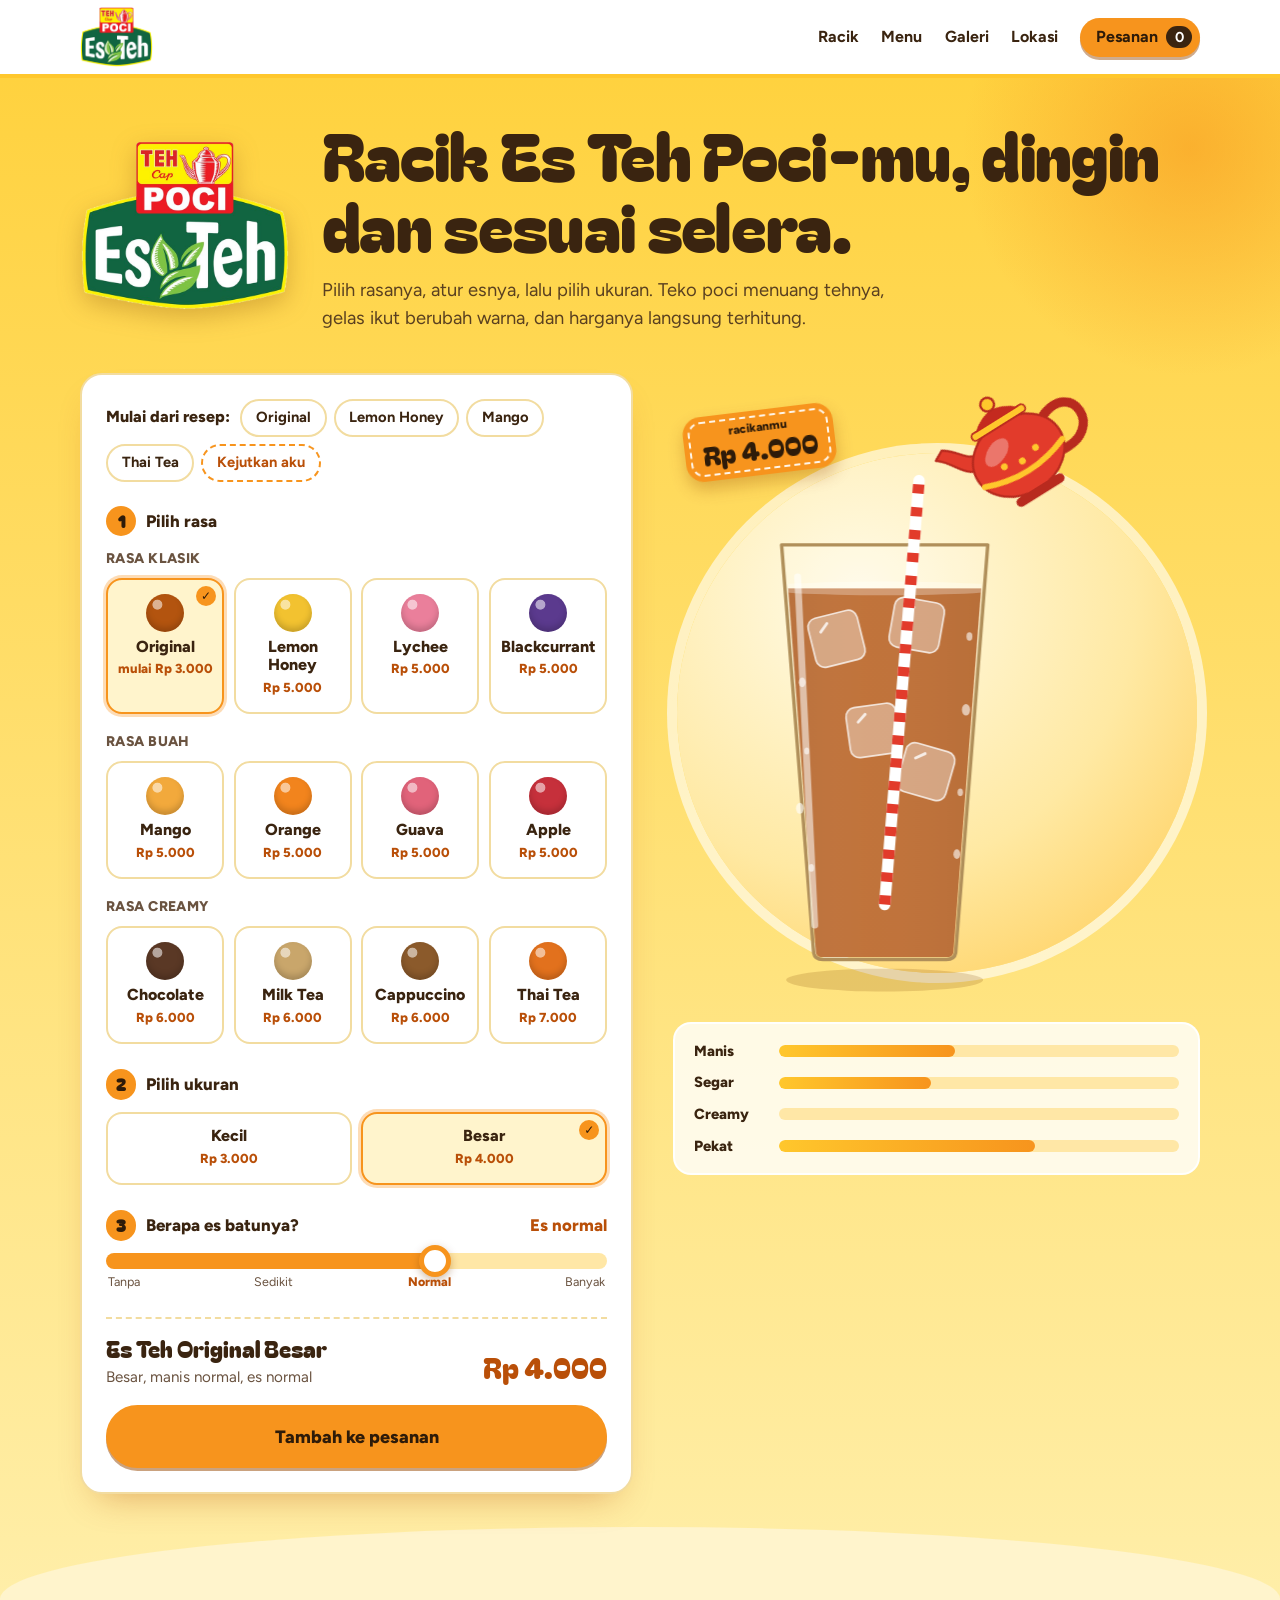
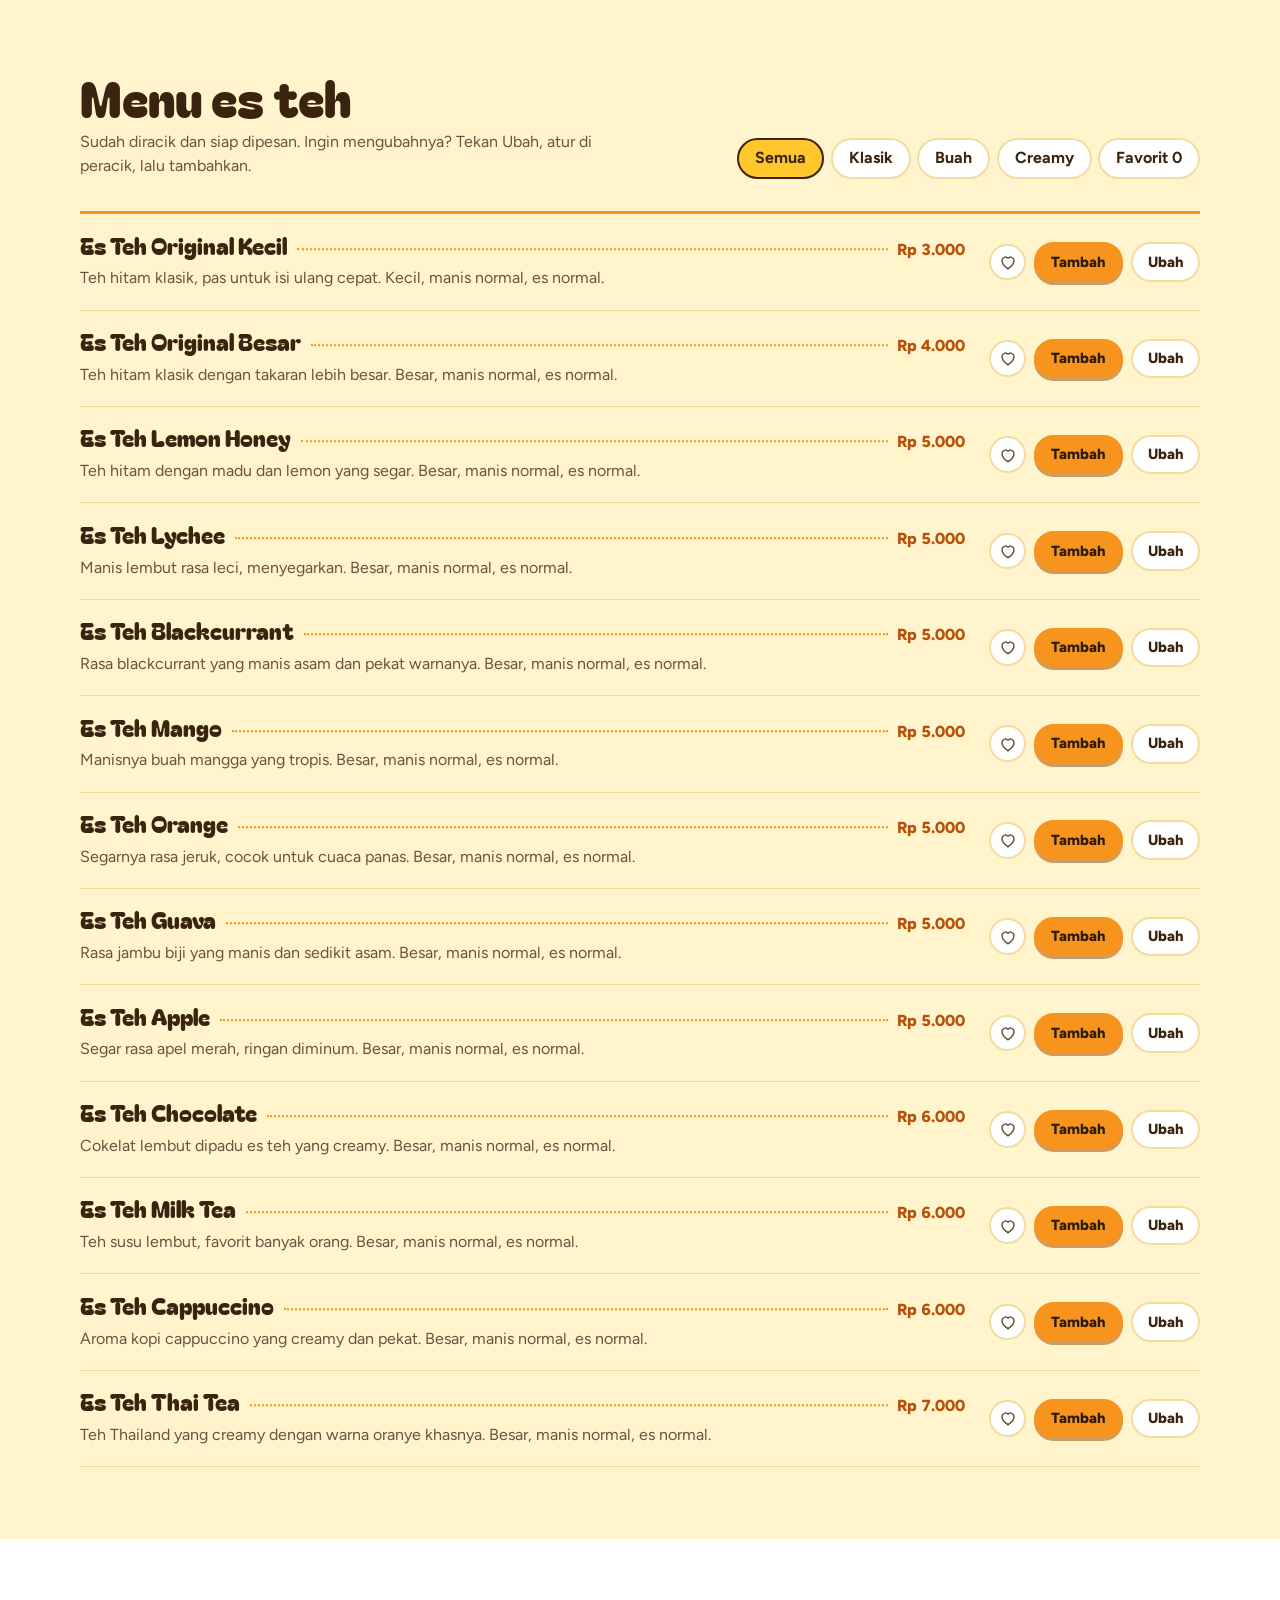
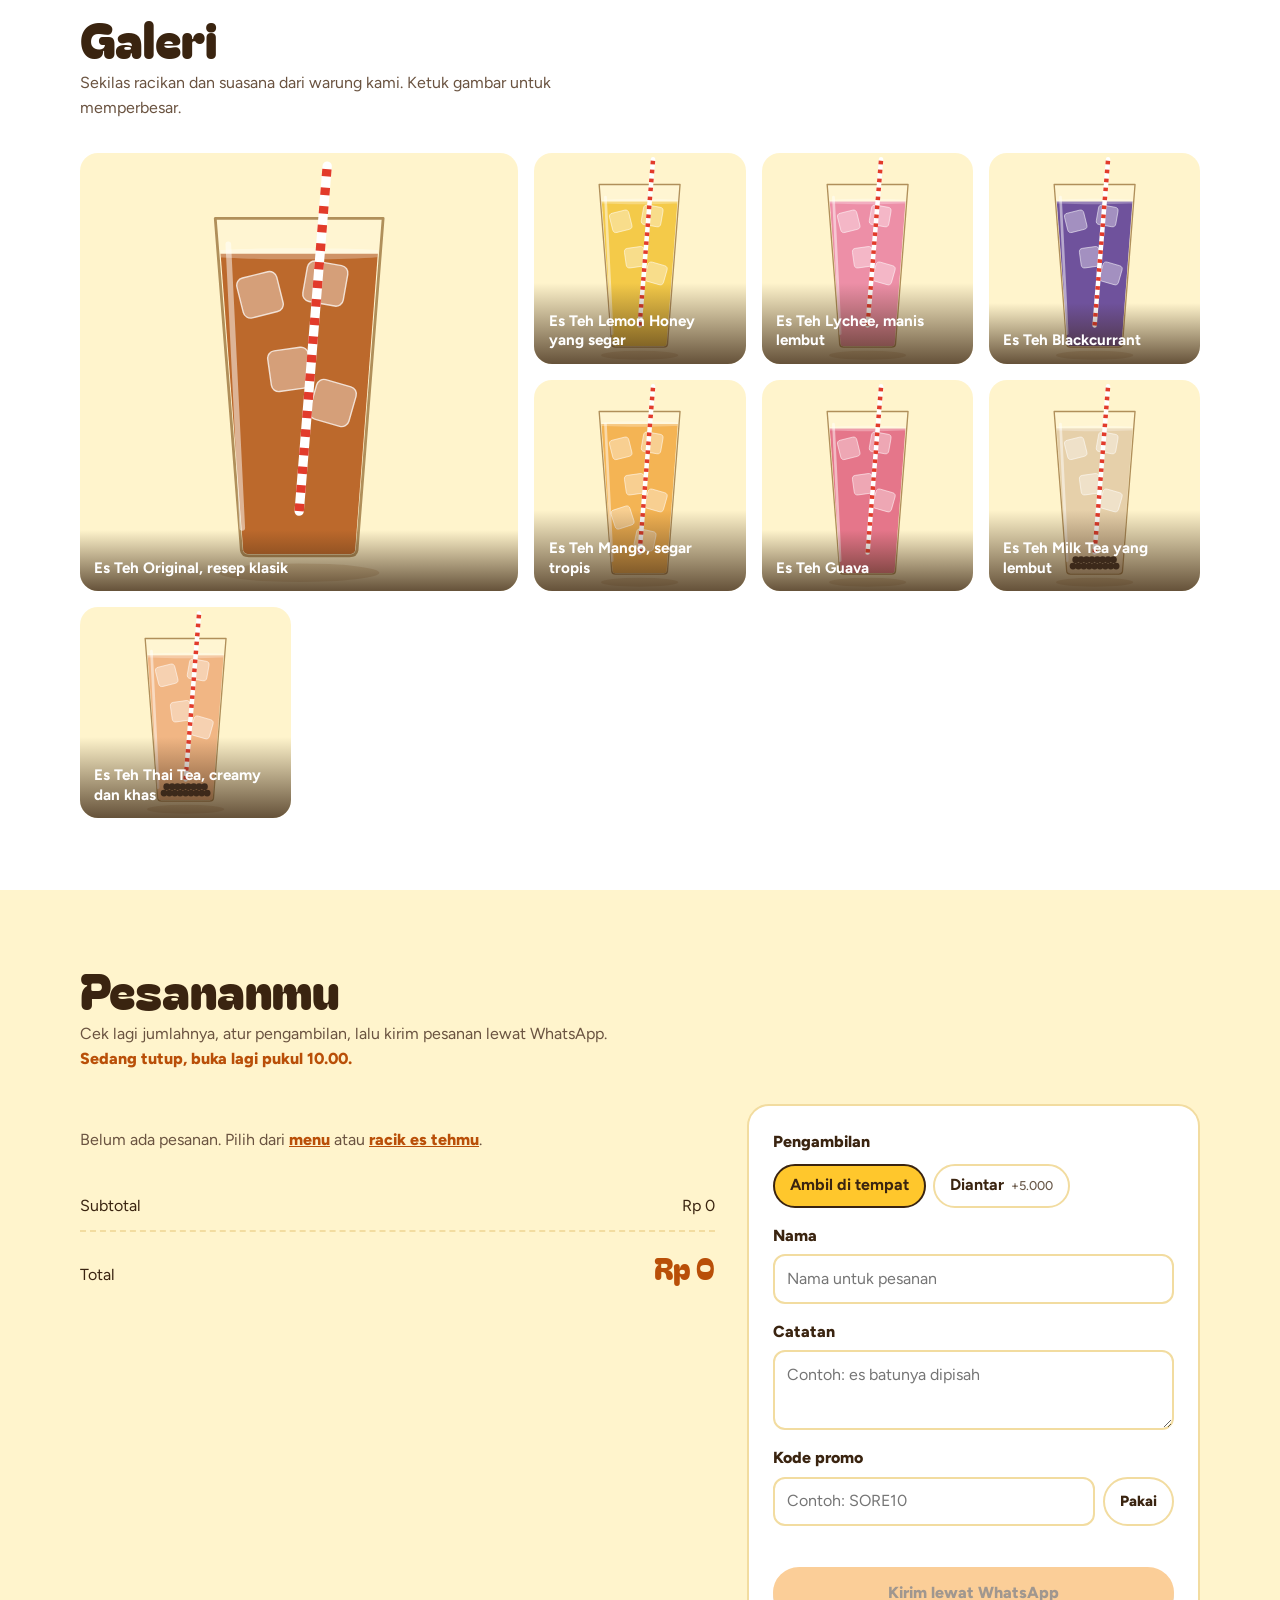
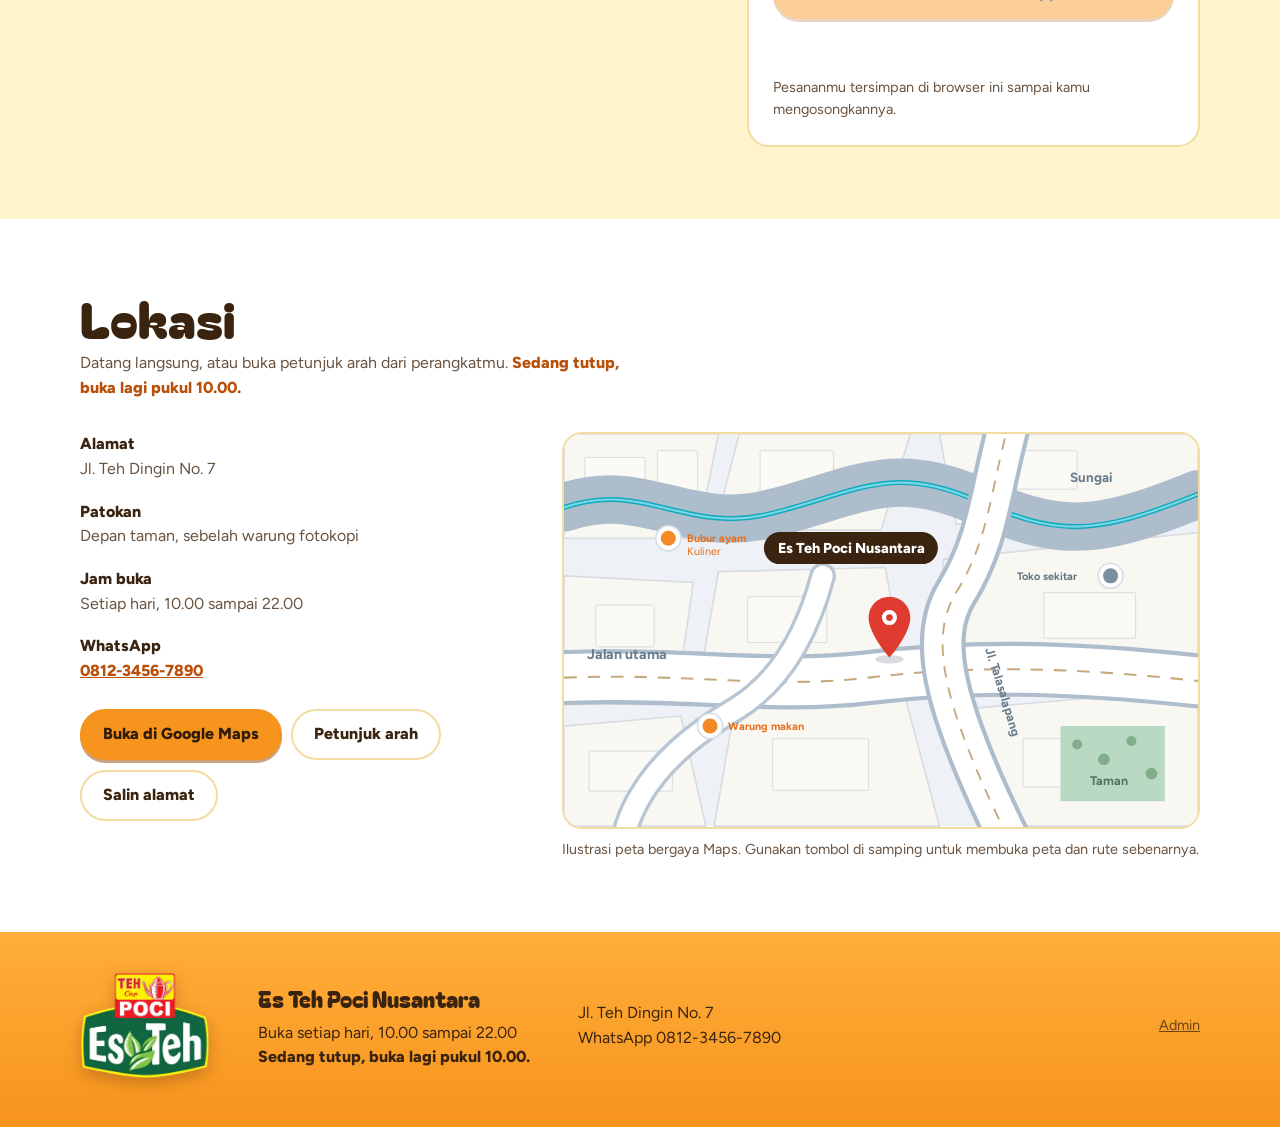
==== index.html @ 652ebdc2 "Web Teh Poci" ====
<!DOCTYPE html>
<html lang="id">
<head>
<meta charset="utf-8">
<meta name="viewport" content="width=device-width, initial-scale=1, viewport-fit=cover">
<meta name="color-scheme" content="light">
<meta name="theme-color" content="#FFC72C">
<title>Es Teh Poci Nusantara</title>
<link rel="icon" type="image/png" href="gambar/favicon.png">
<link rel="preconnect" href="https://fonts.googleapis.com">
<link rel="preconnect" href="https://fonts.gstatic.com" crossorigin>
<link href="https://fonts.googleapis.com/css2?family=Bagel+Fat+One&family=Figtree:wght@400;500;600;700;800&display=swap" rel="stylesheet">
<link rel="stylesheet" href="style.css">
<script src="jquery.min.js"></script>
<script src="jquery.js"></script>
</head>

<body>
<header class="site-header">
  <div class="wrap">
    <a class="brand" href="#atas">
      <img src="gambar/logo.png" width="600" height="490" alt="Logo Es Teh Poci, Teh Cap Poci">
      <span class="sr-only" data-shop-name>Es Teh Poci Nusantara</span>
    </a>
    <nav class="nav" aria-label="Navigasi utama">
      <a href="#racik">Racik</a>
      <a href="#menu">Menu</a>
      <a href="#galeri">Galeri</a>
      <a href="#lokasi">Lokasi</a>
      <a class="cart-link" href="#pesanan">Pesanan <span class="cart-count" id="cartCount">0</span></a>
    </nav>
  </div>
</header>

<main id="atas">
<!-- PERACIK -->
<section class="hero" id="racik">
  <div class="wrap">
    <div class="hero-head">
      <img class="hero-logo" src="gambar/logo.png" width="600" height="490" alt="">
      <div>
        <h1>Racik Es Teh <span class="nowrap">Poci-mu,</span> dingin dan sesuai selera.</h1>
        <p>Pilih rasanya, atur esnya, lalu pilih ukuran. Teko poci menuang tehnya, gelas ikut berubah warna, dan harganya langsung terhitung.</p>
      </div>
    </div>

    <div class="builder-grid">
      <div class="panel builder">
        <div class="presets" role="group" aria-label="Mulai dari resep siap pakai">
          <span class="presets-label">Mulai dari resep:</span>
          <button type="button" class="chip" data-flavor="original" data-size="besar">Original</button>
          <button type="button" class="chip" data-flavor="lemonhoney" data-size="besar">Lemon Honey</button>
          <button type="button" class="chip" data-flavor="mango" data-size="besar">Mango</button>
          <button type="button" class="chip" data-flavor="thaitea" data-size="besar">Thai Tea</button>
          <button type="button" class="chip chip-random" id="randomBtn">Kejutkan aku</button>
        </div>

        <!-- Langkah 1: rasa -->
        <div class="step" role="group" aria-labelledby="st1">
          <p class="step-title" id="st1"><span class="step-no">1</span>Pilih rasa</p>
          <div id="flavorGroups"><!-- diisi lewat script.js dari daftar FLAVORS, supaya kartu dan harga selalu cocok --></div>
        </div>

        <!-- Langkah 2: ukuran (hanya tampil untuk rasa yang punya dua ukuran, misalnya Original) -->
        <div class="step" id="sizeStep" role="group" aria-labelledby="st2">
          <p class="step-title" id="st2"><span class="step-no">2</span>Pilih ukuran</p>
          <div class="picks picks-2" id="sizePicks"></div>
        </div>

        <!-- Langkah 4: es batu -->
        <div class="step">
          <div class="step-title"><span class="step-no">3</span><label for="ice">Berapa es batunya?</label><output id="iceOut" for="ice"></output></div>
          <input class="range" type="range" id="ice" min="0" max="3" step="1" value="2">
          <div class="ticks" id="iceTicks" aria-hidden="true"><span>Tanpa</span><span>Sedikit</span><span>Normal</span><span>Banyak</span></div>
        </div>

        <div class="builder-foot" aria-live="polite">
          <div>
            <p class="sum-name" id="sumName"></p>
            <p class="sum-detail" id="sumDetail"></p>
          </div>
          <p class="sum-price" id="sumPrice"></p>
        </div>
        <button class="btn wide big" id="addBuilder" type="button">Tambah ke pesanan</button>
      </div>

      <div class="stage-col">
        <div class="stage" id="stage" data-size="reguler">
          <div class="price-sticker" id="priceSticker" aria-hidden="true"><small>racikanmu</small><b id="stickerPrice"></b></div>
          <svg viewBox="25 -80 360 550" role="img" aria-label="Gelas es teh dan teko poci yang berubah sesuai pilihanmu">
            <defs>
              <clipPath id="glassClip"><path d="M73 72 L247 72 L220 426 Q219 430 214 430 L106 430 Q101 430 100 426 Z"/></clipPath>
              <linearGradient id="shade" x1="0" x2="1" y1="0" y2="0">
                <stop offset="0" stop-color="#000" stop-opacity=".2"/>
                <stop offset=".45" stop-color="#fff" stop-opacity=".05"/>
                <stop offset="1" stop-color="#000" stop-opacity=".14"/>
              </linearGradient>
            </defs>

            <!-- aliran teh dari teko (di belakang gelas, jadi tertutup teh saat masuk) -->
            <path class="stream" id="stream" pathLength="100" d="M208 -2 C208 40 211 130 213 230"/>

            <g id="cupGroup">
              <ellipse class="cup-shadow" cx="160" cy="450" rx="86" ry="10"/>
              <g id="cupWobble">
                <g clip-path="url(#glassClip)">
                  <g class="fill-in">
                    <g id="level">
                      <rect id="tea" x="0" y="98" width="320" height="380" fill="#B3540F"/>
                      <rect id="milk" x="0" y="98" width="320" height="380" opacity="0"/>
                      <rect x="0" y="98" width="320" height="380" fill="url(#shade)"/>
                      <ellipse cx="160" cy="98" rx="110" ry="6" fill="#fff" fill-opacity=".28"/>
                    </g>
                  </g>
                  <g id="bubbles">
                    <circle class="bubble" cx="118" cy="420" r="3" style="--d:-0.5s;--t:5s"/>
                    <circle class="bubble" cx="140" cy="420" r="2.2" style="--d:-2.4s;--t:6s"/>
                    <circle class="bubble" cx="166" cy="420" r="3.4" style="--d:-1.2s;--t:4.6s"/>
                    <circle class="bubble" cx="188" cy="420" r="2.4" style="--d:-3.6s;--t:5.4s"/>
                    <circle class="bubble" cx="206" cy="420" r="3" style="--d:-0.2s;--t:6.2s"/>
                    <circle class="bubble" cx="152" cy="420" r="2" style="--d:-4.4s;--t:4.8s"/>
                    <circle class="bubble" cx="196" cy="420" r="2.6" style="--d:-2.9s;--t:5.8s"/>
                  </g>
                  <g id="boba" class="opt off"></g>
                  <g id="ices"></g>
                </g>

                <path class="glass-body" d="M70 70 L250 70 L222 426 Q221 432 214 432 L106 432 Q99 432 98 426 Z"/>
                <path d="M84 98 L99 402" stroke="#fff" stroke-opacity=".55" stroke-width="6" stroke-linecap="round" fill="none"/>
                <g id="drops"></g>

                <!-- sedotan -->
                <line x1="160" y1="384" x2="190" y2="14" stroke="#fff" stroke-width="10" stroke-linecap="round"/>
                <line x1="160" y1="384" x2="190" y2="14" stroke="#E23B2B" stroke-width="10" stroke-dasharray="8 12"/>

                <!-- lemon -->
                <g transform="translate(240 80) rotate(-18)">
                  <g id="lemon" class="opt off">
                    <circle r="31" fill="#EFB812"/>
                    <circle r="27" fill="#FFF3B8"/>
                    <circle r="23" fill="#F7D34C"/>
                    <g stroke="#FFF3B8" stroke-width="2.5" stroke-linecap="round">
                      <path d="M0 0V-23M0 0L16 -16M0 0H23M0 0L16 16M0 0V23M0 0L-16 16M0 0H-23M0 0L-16 -16"/>
                    </g>
                  </g>
                </g>

                <!-- mint -->
                <g transform="translate(98 66)">
                  <g id="mint" class="opt off">
                    <g fill="#3A9A5B" stroke="#25703F" stroke-width="1.5">
                      <ellipse cx="-10" cy="-14" rx="10" ry="19" transform="rotate(-38 -10 -14)"/>
                      <ellipse cx="6" cy="-20" rx="10" ry="19" transform="rotate(8 6 -20)"/>
                      <ellipse cx="20" cy="-8" rx="9" ry="17" transform="rotate(48 20 -8)"/>
                    </g>
                  </g>
                </g>
              </g>
            </g>

            <!-- teko poci -->
            <g transform="translate(276 -10)">
              <g class="pot" id="pot">
                <rect x="-80" y="-62" width="160" height="124" fill="none"/>
                <path d="M36 -16 C74 -32 78 24 34 18" fill="none" stroke="#B82A1E" stroke-width="8" stroke-linecap="round"/>
                <path d="M-34 -4 C-50 -6 -52 -24 -64 -32 L-55 -37 C-43 -30 -40 -16 -30 -18 Z" fill="#E23B2B" stroke="#B82A1E" stroke-width="2" stroke-linejoin="round"/>
                <ellipse cx="0" cy="2" rx="42" ry="34" fill="#E23B2B" stroke="#B82A1E" stroke-width="2"/>
                <ellipse cx="-15" cy="-10" rx="14" ry="8" fill="#fff" fill-opacity=".3" transform="rotate(-25 -15 -10)"/>
                <path d="M-40 10 Q0 26 40 10" fill="none" stroke="#FFC72C" stroke-width="5" stroke-linecap="round"/>
                <g fill="#FFC72C"><circle cx="-16" cy="4" r="3"/><circle cx="0" cy="8" r="3"/><circle cx="16" cy="4" r="3"/></g>
                <rect x="-27" y="-35" width="54" height="7" rx="3.5" fill="#FFC72C" stroke="#B82A1E" stroke-width="1.5"/>
                <path d="M-22 -34 Q0 -54 22 -34 Z" fill="#C42A1F"/>
                <circle cx="0" cy="-50" r="6" fill="#FFC72C" stroke="#B82A1E" stroke-width="2"/>
                <rect x="-24" y="34" width="48" height="8" rx="4" fill="#B82A1E"/>
              </g>
            </g>
          </svg>
        </div>

        <div class="meters" role="group" aria-label="Rasa racikanmu">
          <div class="meter"><span class="meter-name">Manis</span><span class="bar" role="meter" aria-label="Manis" aria-valuemin="0" aria-valuemax="100" data-meter="manis"></span></div>
          <div class="meter"><span class="meter-name">Segar</span><span class="bar" role="meter" aria-label="Segar" aria-valuemin="0" aria-valuemax="100" data-meter="segar"></span></div>
          <div class="meter"><span class="meter-name">Creamy</span><span class="bar" role="meter" aria-label="Creamy" aria-valuemin="0" aria-valuemax="100" data-meter="creamy"></span></div>
          <div class="meter"><span class="meter-name">Pekat</span><span class="bar" role="meter" aria-label="Pekat" aria-valuemin="0" aria-valuemax="100" data-meter="pekat"></span></div>
        </div>
      </div>
    </div>
  </div>
</section>

<!-- MENU -->
<section class="section band" id="menu">
  <div class="wrap">
    <div class="section-head">
      <div>
        <h2>Menu es teh</h2>
        <p>Sudah diracik dan siap dipesan. Ingin mengubahnya? Tekan Ubah, atur di peracik, lalu tambahkan.</p>
      </div>
      <div class="filters" role="group" aria-label="Filter menu">
        <button type="button" data-filter="semua" aria-pressed="true">Semua</button>
        <button type="button" data-filter="klasik" aria-pressed="false">Klasik</button>
        <button type="button" data-filter="buah" aria-pressed="false">Buah</button>
        <button type="button" data-filter="creamy" aria-pressed="false">Creamy</button>
        <button type="button" data-filter="favorit" aria-pressed="false">Favorit <span id="favCount">0</span></button>
      </div>
    </div>
    <ul class="menu-list" id="menuList"></ul>
    <p class="empty" id="menuEmpty" hidden>Belum ada favorit. Tekan ikon hati di menu untuk menyimpannya.</p>
  </div>
</section>

<!-- GALERI -->
<section class="section" id="galeri">
  <div class="wrap">
    <div class="section-head">
      <div>
        <h2>Galeri</h2>
        <p>Sekilas racikan dan suasana dari warung kami. Ketuk gambar untuk memperbesar.</p>
      </div>
    </div>
    <div class="gallery" id="gallery"></div>
    <p class="empty" id="galleryEmpty" hidden>Belum ada foto.</p>
  </div>
</section>

<!-- PESANAN -->
<section class="section band" id="pesanan">
  <div class="wrap">
    <div class="section-head">
      <div>
        <h2>Pesananmu</h2>
        <p>Cek lagi jumlahnya, atur pengambilan, lalu kirim pesanan lewat WhatsApp. <span class="status" data-status></span></p>
      </div>
    </div>
    <div class="order">
      <div>
        <ul class="cart-list" id="cartList"></ul>
        <div class="empty" id="cartEmpty">Belum ada pesanan. Pilih dari <a href="#menu">menu</a> atau <a href="#racik">racik es tehmu</a>.</div>
        <div class="totals" aria-live="polite">
          <div><span>Subtotal</span><span id="subTotal">Rp 0</span></div>
          <div class="disc" id="discRow" hidden><span id="discLabel">Diskon</span><span id="discAmt"></span></div>
          <div id="feeRow" hidden><span>Ongkos antar</span><span id="feeAmt"></span></div>
          <div class="grand"><span>Total</span><strong id="cartTotal">Rp 0</strong></div>
        </div>
        <button class="btn ghost small clear-btn" id="clearCart" type="button" hidden>Kosongkan pesanan</button>
      </div>

      <div class="panel checkout">
        <fieldset class="seg">
          <legend>Pengambilan</legend>
          <div class="seg-opts">
            <label><input type="radio" name="method" value="ambil" checked><span>Ambil di tempat</span></label>
            <label><input type="radio" name="method" value="antar"><span>Diantar <small id="feeHint"></small></span></label>
          </div>
        </fieldset>
        <label>Nama
          <input type="text" id="custName" autocomplete="name" placeholder="Nama untuk pesanan">
        </label>
        <label id="addrLabel" hidden>Alamat pengantaran
          <textarea id="custAddr" autocomplete="street-address" placeholder="Jalan, nomor, patokan"></textarea>
        </label>
        <label>Catatan
          <textarea id="custNote" placeholder="Contoh: es batunya dipisah"></textarea>
        </label>
        <div>
          <label for="promoInput">Kode promo</label>
          <div class="promo">
            <input type="text" id="promoInput" placeholder="Contoh: SORE10" autocomplete="off" autocapitalize="characters">
            <button type="button" class="btn ghost small" id="promoBtn">Pakai</button>
          </div>
          <p class="msg" id="promoMsg"></p>
        </div>
        <a class="btn wide" id="waLink" href="#pesanan" target="_blank" rel="noopener" aria-disabled="true">Kirim lewat WhatsApp</a>
        <p class="msg" id="orderMsg"></p>
        <p class="hint">Pesananmu tersimpan di browser ini sampai kamu mengosongkannya.</p>
      </div>
    </div>
  </div>
</section>

<!-- LOKASI -->
<section class="section" id="lokasi">
  <div class="wrap">
    <div class="section-head">
      <div>
        <h2>Lokasi</h2>
        <p>Datang langsung, atau buka petunjuk arah dari perangkatmu. <span class="status" data-status></span></p>
      </div>
    </div>
    <div class="loc">
      <div>
        <dl>
          <div><dt>Alamat</dt><dd id="locAddr"></dd></div>
          <div id="locLandmarkRow"><dt>Patokan</dt><dd id="locLandmark"></dd></div>
          <div><dt>Jam buka</dt><dd id="locHours"></dd></div>
          <div><dt>WhatsApp</dt><dd><a id="locWa" href="#lokasi" target="_blank" rel="noopener"></a></dd></div>
        </dl>
        <div class="loc-actions">
          <a class="btn" id="mapLink" href="#lokasi" target="_blank" rel="noopener">Buka di Google Maps</a>
          <a class="btn ghost" id="dirLink" href="#lokasi" target="_blank" rel="noopener">Petunjuk arah</a>
          <button class="btn ghost" id="copyAddr" type="button">Salin alamat</button>
        </div>
      </div>
      <div>
        <div class="map">
          <svg viewBox="0 0 760 470" role="img" aria-label="Peta ilustrasi bergaya Google Maps dengan jalan, sungai, tempat sekitar, dan penanda lokasi toko">
  <rect width="760" height="470" fill="#eef1f5"/>

  <!-- Blok bangunan / lahan -->
  <g fill="#f8f7f2" stroke="#d9dce2" stroke-width="2">
    <path d="M0 0H185L160 125H0Z"/>
    <path d="M210 0H415L380 115H180Z"/>
    <path d="M450 0H760V92L470 108Z"/>
    <path d="M0 170L155 178L135 315H0Z"/>
    <path d="M185 165L385 160L410 300L160 310Z"/>
    <path d="M455 150L760 118V285L445 300Z"/>
    <path d="M0 350L140 338L170 470H0Z"/>
    <path d="M205 325L410 320L450 470H180Z"/>
    <path d="M475 330L760 305V470H500Z"/>
  </g>

  <!-- Detail bangunan kecil -->
  <g fill="#fbfaf6" stroke="#dedfe3" stroke-width="1.5" opacity=".95">
    <rect x="25" y="28" width="72" height="48" rx="2"/>
    <rect x="112" y="20" width="48" height="72" rx="2"/>
    <rect x="235" y="20" width="88" height="52" rx="2"/>
    <rect x="520" y="20" width="95" height="46" rx="2"/>
    <rect x="575" y="190" width="110" height="55" rx="2"/>
    <rect x="38" y="205" width="70" height="50" rx="2"/>
    <rect x="220" y="195" width="95" height="55" rx="2"/>
    <rect x="30" y="380" width="100" height="48" rx="2"/>
    <rect x="250" y="365" width="115" height="62" rx="2"/>
    <rect x="550" y="365" width="120" height="58" rx="2"/>
  </g>

  <!-- Sungai -->
  <path d="M0 88 C95 55 145 120 245 96 S390 35 490 78 S630 125 760 72"
        fill="none" stroke="#aebdcc" stroke-width="58" stroke-linecap="round"/>
  <path d="M0 88 C95 55 145 120 245 96 S390 35 490 78 S630 125 760 72"
        fill="none" stroke="#11a9bd" stroke-width="6" stroke-linecap="round"/>
  <path d="M0 88 C95 55 145 120 245 96 S390 35 490 78 S630 125 760 72"
        fill="none" stroke="#79d8e2" stroke-width="2.5" stroke-linecap="round"/>

  <!-- Jalan utama horizontal -->
  <path d="M0 292 C145 286 250 306 365 292 S595 278 760 296"
        fill="none" stroke="#aebdcc" stroke-width="66" stroke-linecap="round"/>
  <path d="M0 292 C145 286 250 306 365 292 S595 278 760 296"
        fill="none" stroke="#ffffff" stroke-width="56" stroke-linecap="round"/>
  <path d="M0 292 C145 286 250 306 365 292 S595 278 760 296"
        fill="none" stroke="#c6a97d" stroke-width="2.5" stroke-dasharray="15 13"/>

  <!-- Jalan diagonal -->
  <path d="M535 -20 C510 70 510 125 470 190 C438 242 450 318 535 490"
        fill="none" stroke="#aebdcc" stroke-width="55" stroke-linecap="round"/>
  <path d="M535 -20 C510 70 510 125 470 190 C438 242 450 318 535 490"
        fill="none" stroke="#ffffff" stroke-width="45" stroke-linecap="round"/>
  <path d="M535 -20 C510 70 510 125 470 190 C438 242 450 318 535 490"
        fill="none" stroke="#c6a97d" stroke-width="2.2" stroke-dasharray="14 12"/>

  <!-- Jalan kecil -->
  <path d="M75 470 C95 410 145 365 205 330 C255 300 290 245 310 170"
        fill="none" stroke="#b8c5d2" stroke-width="32" stroke-linecap="round"/>
  <path d="M75 470 C95 410 145 365 205 330 C255 300 290 245 310 170"
        fill="none" stroke="#fff" stroke-width="24" stroke-linecap="round"/>

  <!-- Label jalan dan sungai -->
  <g font-family="Figtree, Arial, sans-serif" fill="#687b8a">
    <text x="28" y="270" font-size="17" font-weight="700">Jalan utama</text>
    <text x="606" y="58" font-size="16" font-weight="700">Sungai</text>
    <text x="505" y="258" font-size="15" font-weight="700" transform="rotate(73 505 258)">Jl. Talasalapang</text>
  </g>

  <!-- Taman -->
  <path d="M595 350h125v90H595z" rx="8" fill="#b9d9c2"/>
  <g fill="#6f9f78" opacity=".75">
    <circle cx="615" cy="372" r="6"/><circle cx="647" cy="390" r="7"/>
    <circle cx="680" cy="368" r="6"/><circle cx="704" cy="407" r="7"/>
  </g>
  <text x="630" y="421" font-family="Figtree, Arial, sans-serif" font-size="15" fill="#55745d" font-weight="700">Taman</text>

  <!-- POI makanan sekitar -->
  <g font-family="Figtree, Arial, sans-serif" font-size="13">
    <g transform="translate(125 125)">
      <circle r="15" fill="#fff" stroke="#d9dfe5" stroke-width="2"/>
      <circle r="9" fill="#f28b25"/>
      <text x="22" y="5" fill="#e66f1c" font-weight="700">Bubur ayam</text>
      <text x="22" y="20" fill="#e66f1c">Kuliner</text>
    </g>
    <g transform="translate(655 170)">
      <circle r="15" fill="#fff" stroke="#d9dfe5" stroke-width="2"/>
      <circle r="9" fill="#7d8f9c"/>
      <text x="-112" y="5" fill="#667784" font-weight="700">Toko sekitar</text>
    </g>
    <g transform="translate(175 350)">
      <circle r="15" fill="#fff" stroke="#d9dfe5" stroke-width="2"/>
      <circle r="9" fill="#f28b25"/>
      <text x="22" y="5" fill="#e66f1c" font-weight="700">Warung makan</text>
    </g>
  </g>

  <!-- Pin lokasi toko -->
  <ellipse cx="390" cy="270" rx="17" ry="5" fill="#4f5b65" opacity=".22"/>
  <path d="M390 268 C390 268 365 240 365 220 A25 25 0 0 1 415 220 C415 240 390 268 390 268Z"
        fill="#df3b30"/>
  <circle cx="390" cy="220" r="9" fill="#fff"/>
  <circle cx="390" cy="220" r="4" fill="#df3b30"/>
</svg>
          <div class="map-label" data-shop-name>Es Teh Poci Nusantara</div>
        </div>
        <p class="map-note">Ilustrasi peta bergaya Maps. Gunakan tombol di samping untuk membuka peta dan rute sebenarnya.</p>
      </div>
    </div>
  </div>
</section>
</main>

<!-- HALAMAN ADMIN (buka lewat alamat #admin) -->
<div id="adminView" class="admin">
  <div class="wrap">
    <div id="adminGate" class="panel gate">
      <h1>Masuk admin</h1>
      <label class="lbl">PIN
        <input class="ctl" type="password" id="pinInput" inputmode="numeric" autocomplete="off" maxlength="8">
      </label>
      <button class="btn" id="pinBtn" type="button">Masuk</button>
      <p class="msg" id="pinMsg"></p>
      <p class="hint" id="pinHint">PIN awal adalah 1234. Ganti setelah masuk, di tab Data.</p>
    </div>

    <div id="adminApp" hidden>
      <div class="admin-head">
        <h1>Admin</h1>
        <div class="admin-actions">
          <a class="btn ghost small" href="#racik">Lihat situs</a>
          <button class="btn ghost small" id="logoutBtn" type="button">Keluar</button>
        </div>
      </div>

      <div class="tabs" role="tablist" aria-label="Bagian admin">
        <button type="button" role="tab" id="tabbtn-toko" aria-controls="tab-toko" data-tab="toko">Toko</button>
        <button type="button" role="tab" id="tabbtn-menu" aria-controls="tab-menu" data-tab="menu">Menu dan harga</button>
        <button type="button" role="tab" id="tabbtn-promo" aria-controls="tab-promo" data-tab="promo">Promo</button>
        <button type="button" role="tab" id="tabbtn-galeri" aria-controls="tab-galeri" data-tab="galeri">Galeri</button>
        <button type="button" role="tab" id="tabbtn-data" aria-controls="tab-data" data-tab="data">Data</button>
      </div>

      <div class="panel admin-panel">
        <!-- TOKO -->
        <section role="tabpanel" id="tab-toko" aria-labelledby="tabbtn-toko" hidden>
          <div class="form-grid">
            <label class="lbl">Nama toko<input class="ctl" id="fName" type="text" maxlength="40"></label>
            <label class="lbl">Nomor WhatsApp<input class="ctl" id="fWa" type="tel" inputmode="tel" placeholder="0812xxxxxxxx"></label>
            <label class="lbl wide">Alamat<input class="ctl" id="fAddr" type="text" maxlength="120"></label>
            <label class="lbl wide">Patokan (boleh kosong)<input class="ctl" id="fLandmark" type="text" maxlength="120"></label>
            <label class="lbl">Jam buka (0 sampai 23)<input class="ctl" id="fOpen" type="number" min="0" max="23"></label>
            <label class="lbl">Jam tutup (1 sampai 24)<input class="ctl" id="fClose" type="number" min="1" max="24"></label>
            <label class="lbl">Ongkos antar (Rp)<input class="ctl" id="fFee" type="number" min="0" step="500"></label>
          </div>
          <div class="save-row"><button class="btn" id="saveShop" type="button">Simpan</button><p class="msg" id="msgShop"></p></div>
        </section>

        <!-- MENU DAN HARGA -->
        <section role="tabpanel" id="tab-menu" aria-labelledby="tabbtn-menu" hidden>
          <h2 class="adm-h">Harga per rasa</h2>
          <p class="hint">Satu kolom untuk setiap baris menu. Harga antara Rp 500 dan Rp 200.000.</p>
          <div class="form-grid" id="priceGrid"><!-- diisi lewat script.js, satu kolom untuk setiap baris di MENU --></div>
          <h2 class="adm-h">Ketersediaan menu</h2>
          <p class="hint">Hilangkan centang untuk menandai menu yang sedang habis.</p>
          <ul class="avail-list" id="availList"></ul>
          <div class="save-row"><button class="btn" id="saveMenu" type="button">Simpan</button><p class="msg" id="msgMenu"></p></div>
        </section>

        <!-- PROMO -->
        <section role="tabpanel" id="tab-promo" aria-labelledby="tabbtn-promo" hidden>
          <p class="hint">Kode dibuat dari 3 sampai 16 huruf atau angka, tanpa spasi.</p>
          <div id="promoRows" class="promo-rows"></div>
          <div class="save-row">
            <button class="btn ghost" id="addPromoRow" type="button">Tambah kode</button>
            <button class="btn" id="savePromo" type="button">Simpan</button>
            <p class="msg" id="msgPromo"></p>
          </div>
        </section>

        <!-- GALERI -->
        <section role="tabpanel" id="tab-galeri" aria-labelledby="tabbtn-galeri" hidden>
          <p class="hint">Foto dikecilkan otomatis (maksimal 900 px) agar muat di penyimpanan browser. Semua perubahan langsung tersimpan.</p>
          <div class="upload-row">
            <input type="file" id="fileInput" class="sr-only" accept="image/*" multiple>
            <label for="fileInput" class="btn">Tambah foto</label>
            <p class="msg" id="msgGallery"></p>
          </div>
          <ul class="g-list" id="adminGallery"></ul>
          <p class="hint" id="storageInfo"></p>
        </section>

        <!-- DATA -->
        <section role="tabpanel" id="tab-data" aria-labelledby="tabbtn-data" hidden>
          <h2 class="adm-h">Ekspor</h2>
          <p class="hint">Salin teks ini sebagai cadangan atau untuk dipindahkan ke browser lain.</p>
          <label class="check"><input type="checkbox" id="exportPhotos"> Sertakan foto yang kamu unggah (teks jadi sangat panjang)</label>
          <textarea class="ctl mono" id="exportBox" rows="7" readonly aria-label="Data toko dalam format JSON"></textarea>
          <div class="save-row"><button class="btn ghost" id="copyExport" type="button">Salin teks</button><p class="msg" id="msgExport"></p></div>

          <h2 class="adm-h">Impor</h2>
          <p class="hint">Tempel data hasil ekspor. Data yang ada sekarang akan diganti.</p>
          <textarea class="ctl mono" id="importBox" rows="5" aria-label="Tempel data JSON di sini"></textarea>
          <div class="save-row"><button class="btn ghost" id="doImport" type="button">Terapkan data</button><p class="msg" id="msgImport"></p></div>

          <h2 class="adm-h">Ubah PIN</h2>
          <div class="form-grid">
            <label class="lbl">PIN baru (4 sampai 8 angka)<input class="ctl" id="newPin" type="password" inputmode="numeric" maxlength="8" autocomplete="new-password"></label>
            <label class="lbl">Ulangi PIN baru<input class="ctl" id="newPin2" type="password" inputmode="numeric" maxlength="8" autocomplete="new-password"></label>
          </div>
          <div class="save-row"><button class="btn ghost" id="savePin" type="button">Simpan PIN</button><p class="msg" id="msgPin"></p></div>

          <h2 class="adm-h">Kembalikan ke pengaturan awal</h2>
          <p class="hint">Menghapus perubahan toko, harga, promo, dan foto yang tersimpan di browser ini.</p>
          <div class="save-row"><button class="btn ghost" id="resetAll" type="button">Kembalikan pengaturan awal</button><p class="msg" id="msgReset"></p></div>
        </section>
      </div>
      <p class="hint admin-note">Data admin tersimpan di browser ini saja. Pengunjung di perangkat lain tetap melihat pengaturan awal dari kode.</p>
    </div>
  </div>
</div>

<footer class="site-footer">
  <div class="wrap">
    <img class="footer-logo" src="gambar/logo.png" width="600" height="490" alt="Logo Es Teh Poci">
    <div><strong data-shop-name>Es Teh Poci Nusantara</strong><span id="ftHours"></span><br><span class="status" data-status></span></div>
    <div><span id="ftAddr"></span><br>WhatsApp <span id="ftWa"></span></div>
    <div class="footer-end"><a class="admin-link" href="#admin">Admin</a></div>
  </div>
</footer>

<dialog id="lightbox" class="lightbox" aria-label="Foto galeri">
  <div class="lb-media" id="lbMedia"></div>
  <div class="lb-bar">
    <button type="button" class="lb-btn" id="lbPrev" aria-label="Foto sebelumnya">&#8249;</button>
    <p class="lb-cap" id="lbCap"></p>
    <button type="button" class="lb-btn" id="lbNext" aria-label="Foto berikutnya">&#8250;</button>
    <button type="button" class="lb-btn" id="lbClose" aria-label="Tutup foto">&#215;</button>
  </div>
</dialog>

<div class="toast-wrap"><div class="toast" id="toast" role="status"></div></div>

<script src="script.js"></script>
</body>
</html>
---- style.css ----
/* =====================================================
   style.css  ->  TAMPILAN website Es Teh Poci
   Tema: kuning, oranye, dan putih.
   Isi file ini (cari judul bagian dengan Ctrl+F):
    1. Warna dan dasar
    2. Header
    3. Tombol
    4. Racik (bagian utama)
    5. Bagian umum
    6. Menu
    7. Galeri dan lightbox
    8. Pesanan
    9. Lokasi
   10. Footer dan notifikasi
   11. Admin
   ===================================================== */

/* ---------- Warna dan dasar ---------- */
:root {
  --bg: #FFFFFF;          /* putih */
  --bg-2: #FFF4CC;       /* kuning lembut untuk latar bagian */
  --panel: #FFFFFF;
  --ink: #3A2410;        /* cokelat teh untuk teks */
  --muted: #6A5340;
  --line: #F2DCA0;       /* garis kuning */
  --yellow: #FFC72C;
  --orange: #F7941D;
  --accent: #B94F08;     /* oranye tua untuk teks dan harga */
  --btn-bg: #F7941D;
  --btn-ink: #2E1B09;
  --glass: #B08F5A;
  --err: #B3261E;
  --focus: #3A2410;

  box-sizing: border-box;
  padding-top: env(safe-area-inset-top, 0px);
  padding-bottom: env(safe-area-inset-bottom, 0px);
}

*, *::before, *::after { box-sizing: border-box; }
html { scroll-padding-top: calc(env(safe-area-inset-top, 0px) + 84px); }
@media (prefers-reduced-motion: no-preference) { html { scroll-behavior: smooth; } }
body {
  margin: 0;
  background: var(--bg);
  color: var(--ink);
  font-family: "Figtree", system-ui, -apple-system, "Segoe UI", sans-serif;
  line-height: 1.55;
  -webkit-font-smoothing: antialiased;
}
h1, h2, h3 { font-family: "Bagel Fat One", "Figtree", system-ui, sans-serif; font-weight: 400; margin: 0; line-height: 1.05; }
p { margin: 0; }
button { font: inherit; color: inherit; cursor: pointer; }
:focus-visible { outline: 3px solid var(--focus); outline-offset: 3px; }
[hidden] { display: none !important; }
.wrap { width: min(1120px, 100% - 2.5rem); margin-inline: auto; }
.sr-only { position: absolute; width: 1px; height: 1px; padding: 0; margin: -1px; overflow: hidden; clip: rect(0, 0, 0, 0); white-space: nowrap; border: 0; }
.hint { color: var(--muted); font-size: .9rem; }
.nowrap { white-space: nowrap; }

/* ---------- Header ---------- */
.site-header {
  position: sticky; top: env(safe-area-inset-top, 0px); z-index: 20;
  background: #fff; border-bottom: 4px solid var(--yellow);
}
.site-header .wrap { display: flex; align-items: center; gap: 1.25rem; padding-block: .45rem; }
.brand { display: flex; align-items: center; }
.brand img { display: block; height: 60px; width: auto; }
.nav { margin-left: auto; display: flex; align-items: center; gap: 1.4rem; }
.nav a { color: var(--ink); text-decoration: none; font-weight: 700; }
.nav a:hover { text-decoration: underline; text-decoration-color: var(--orange); text-decoration-thickness: 3px; text-underline-offset: 6px; }
.nav .cart-link {
  display: inline-flex; align-items: center; gap: .5rem;
  background: var(--orange); color: var(--btn-ink); padding: .45rem .5rem .45rem 1rem; border-radius: 999px;
  box-shadow: 0 3px 0 rgba(150, 70, 0, .45);
}
.nav .cart-link:hover { text-decoration: none; background: #FFA53A; }
.cart-count { background: var(--ink); color: #fff; border-radius: 999px; min-width: 1.6rem; padding: 0 .45rem; text-align: center; font-weight: 700; font-size: .9rem; }
@media (max-width: 900px) { .nav a:not(.cart-link) { display: none; } }

/* ---------- Tombol ---------- */
.btn {
  display: inline-flex; align-items: center; justify-content: center; gap: .4rem;
  border: 2px solid var(--btn-bg); background: var(--btn-bg); color: var(--btn-ink);
  font-weight: 800; padding: .7rem 1.3rem; border-radius: 999px; text-decoration: none;
  box-shadow: 0 3px 0 rgba(150, 70, 0, .5);
  transition: transform .12s, box-shadow .12s, background .15s;
}
.btn:hover { background: #FFA53A; border-color: #FFA53A; }
.btn:active { transform: translateY(2px); box-shadow: 0 1px 0 rgba(150, 70, 0, .5); }
.btn.ghost { background: #fff; color: var(--ink); border-color: var(--line); box-shadow: none; }
.btn.ghost:hover { background: var(--bg-2); border-color: var(--orange); }
.btn.small { padding: .4rem .95rem; font-size: .92rem; }
.btn.big { padding: .95rem 1.4rem; font-size: 1.12rem; }
.btn.wide { width: 100%; }
.btn[aria-disabled="true"] { opacity: .45; pointer-events: none; }
.btn:disabled { opacity: .45; cursor: not-allowed; box-shadow: none; }

/* ---------- Racik (bagian utama) ---------- */
.hero {
  position: relative; overflow-x: clip;
  padding-block: 2.5rem 6.5rem;
  background: linear-gradient(180deg, #FFD23F 0%, #FFE27A 55%, #FFEEA8 100%);
}
.hero::before {
  content: ""; position: absolute; right: -140px; top: -160px; width: 460px; height: 460px; border-radius: 50%;
  background: radial-gradient(circle, rgba(247, 148, 29, .55), rgba(247, 148, 29, 0) 70%);
}
.hero::after {
  content: ""; position: absolute; left: 0; right: 0; bottom: -1px; height: 72px; background: var(--bg-2);
  border-radius: 50% 50% 0 0 / 100% 100% 0 0;
}
.hero .wrap { position: relative; z-index: 1; }

.hero-head { display: flex; align-items: center; gap: 2rem; margin-bottom: 2.5rem; }
.hero-logo { flex: none; width: clamp(130px, 17vw, 210px); height: auto; filter: drop-shadow(0 8px 12px rgba(120, 60, 0, .28)); }
.hero-head h1 { font-size: clamp(2.2rem, 5.4vw, 4.2rem); letter-spacing: -.01em; }
.hero-head p { margin-top: 1rem; font-size: 1.15rem; color: #5A4020; max-width: 38rem; }
@media (max-width: 640px) { .hero-head { flex-direction: column; align-items: flex-start; gap: 1.2rem; } }

.builder-grid { display: grid; grid-template-columns: minmax(0, 1.05fr) minmax(0, 1fr); gap: 2.5rem; align-items: start; }

.panel { background: var(--panel); border: 2px solid var(--line); border-radius: 22px; padding: 1.5rem; display: grid; gap: 1.3rem; }
.builder { display: block; box-shadow: 0 18px 36px -18px rgba(185, 79, 8, .45); }

/* resep cepat */
.presets { display: flex; flex-wrap: wrap; align-items: center; gap: .45rem; margin-bottom: 1.5rem; }
.presets-label { font-weight: 800; margin-right: .2rem; }
.chip { border: 2px solid var(--line); background: #fff; border-radius: 999px; padding: .35rem .85rem; font-weight: 700; font-size: .92rem; transition: background .15s, border-color .15s; }
.chip:hover { background: var(--bg-2); border-color: var(--orange); }
.chip-random { border-style: dashed; border-color: var(--orange); color: var(--accent); }

/* langkah */
.step { margin: 0; padding: 0; }
.step + .step { margin-top: 1.6rem; }
.step-title { display: flex; align-items: center; gap: .6rem; font-weight: 800; font-size: 1.05rem; margin-bottom: .75rem; }
.step-title label { font-weight: 800; }
.step-title output { margin-left: auto; color: var(--accent); font-weight: 800; white-space: nowrap; }
.step-no { flex: none; display: grid; place-items: center; width: 1.9rem; height: 1.9rem; border-radius: 50%; background: var(--orange); color: var(--btn-ink); font-family: "Bagel Fat One", sans-serif; font-size: 1rem; line-height: 1; }

.picks { display: grid; gap: .6rem; }
.picks-2 { grid-template-columns: repeat(2, minmax(0, 1fr)); }
.picks-3 { grid-template-columns: repeat(3, minmax(0, 1fr)); }
.picks-4 { grid-template-columns: repeat(4, minmax(0, 1fr)); }
.picks-flavor { grid-template-columns: repeat(auto-fill, minmax(118px, 1fr)); margin-bottom: 1.1rem; }
.picks-flavor:last-child { margin-bottom: 0; }
@media (max-width: 560px) { .picks-4, .picks-flavor { grid-template-columns: repeat(2, minmax(0, 1fr)); } .pick-body { padding-inline: .3rem; } }
.group-label { font-weight: 800; font-size: .88rem; color: var(--muted); text-transform: uppercase; letter-spacing: .03em; margin: 0 0 .5rem; }
.group-label:not(:first-child) { margin-top: .2rem; }
.pick { position: relative; display: block; }
.pick input { position: absolute; inset: 0; width: 100%; height: 100%; margin: 0; opacity: 0; cursor: pointer; z-index: 1; }
.pick-body {
  position: relative; display: flex; flex-direction: column; align-items: center; justify-content: flex-start; gap: .2rem;
  height: 100%; padding: .85rem .5rem; text-align: center;
  border: 2px solid var(--line); border-radius: 16px; background: #fff;
  transition: border-color .15s, background .15s, box-shadow .15s, transform .15s;
}
.pick-body b { font-weight: 800; line-height: 1.15; }
.pick-body small { color: var(--muted); font-size: .8rem; line-height: 1.25; }
.pick-body em { font-style: normal; font-size: .82rem; font-weight: 800; color: var(--accent); }
.pick:hover .pick-body { border-color: var(--orange); transform: translateY(-2px); }
.pick input:checked + .pick-body { border-color: var(--orange); background: var(--bg-2); box-shadow: 0 0 0 3px rgba(247, 148, 29, .32); }
.pick input:checked + .pick-body::after {
  content: "✓"; position: absolute; top: 6px; right: 6px; display: grid; place-items: center;
  width: 20px; height: 20px; border-radius: 50%; background: var(--orange); color: var(--btn-ink); font-size: .75rem; font-weight: 800; line-height: 1;
}
.pick input:focus-visible + .pick-body { outline: 3px solid var(--focus); outline-offset: 2px; }
.dot { display: block; width: 38px; height: 38px; border-radius: 50%; margin-bottom: .2rem; background: radial-gradient(circle at 30% 28%, rgba(255, 255, 255, .55) 0 12%, rgba(255, 255, 255, 0) 14%), var(--c); box-shadow: inset 0 -4px 6px rgba(0, 0, 0, .18); }
.cup-ico { display: block; margin-bottom: .2rem; fill: #FFD980; stroke: var(--ink); stroke-width: 1.6; stroke-linejoin: round; }
.cup-ico.s { height: 34px; }
.cup-ico.l { height: 48px; }
.top-ico { display: block; width: 36px; height: 36px; margin-bottom: .1rem; }

/* penggeser manis dan es */
.range { -webkit-appearance: none; appearance: none; display: block; width: 100%; height: 16px; margin: .4rem 0 .2rem; border-radius: 99px; outline-offset: 8px;
  background: linear-gradient(90deg, var(--orange) 0 var(--p, 50%), #FFE7A6 var(--p, 50%) 100%); cursor: pointer; }
.range::-webkit-slider-thumb { -webkit-appearance: none; width: 32px; height: 32px; border-radius: 50%; background: #fff; border: 5px solid var(--orange); box-shadow: 0 3px 8px rgba(120, 60, 0, .35); cursor: grab; }
.range::-moz-range-thumb { width: 22px; height: 22px; border-radius: 50%; background: #fff; border: 5px solid var(--orange); box-shadow: 0 3px 8px rgba(120, 60, 0, .35); cursor: grab; }
.range::-moz-range-track { background: transparent; }
.ticks { display: flex; justify-content: space-between; padding-inline: 2px; font-size: .78rem; color: var(--muted); }
.ticks span { transition: color .15s; }
.ticks span.on { color: var(--accent); font-weight: 800; }

/* ringkasan */
.builder-foot { display: flex; justify-content: space-between; align-items: end; gap: 1rem; margin-top: 1.6rem; padding-top: 1.1rem; border-top: 2px dashed var(--line); }
.sum-name { font-family: "Bagel Fat One", sans-serif; font-size: 1.45rem; line-height: 1.1; }
.sum-detail { color: var(--muted); font-size: .95rem; margin-top: .25rem; }
.sum-price { font-family: "Bagel Fat One", sans-serif; font-size: 1.8rem; white-space: nowrap; color: var(--accent); }
#addBuilder { margin-top: 1rem; }

/* panggung gelas */
.stage-col { position: sticky; top: calc(env(safe-area-inset-top, 0px) + 92px); display: grid; gap: 1.2rem; }
.stage { position: relative; display: grid; place-items: center; }
.stage::before {
  content: ""; position: absolute; left: 50%; top: 54%; width: min(100%, 520px); aspect-ratio: 1; transform: translate(-50%, -50%); border-radius: 50%;
  background: radial-gradient(circle at 35% 28%, #FFFBE8 0%, #FFE9A3 55%, #FFC94D 100%); box-shadow: 0 0 0 10px rgba(255, 255, 255, .6);
}
.stage svg { position: relative; display: block; height: min(70vh, 640px); width: auto; max-width: 100%; overflow: visible; }

.price-sticker {
  position: absolute; left: 2%; top: 6%; z-index: 2; transform: rotate(-7deg); text-align: center; line-height: 1.05;
  background: var(--orange); color: var(--btn-ink); padding: .7rem 1.1rem; border-radius: 18px;
  outline: 2px dashed rgba(255, 255, 255, .9); outline-offset: -7px; box-shadow: 0 8px 16px rgba(150, 70, 0, .3);
}
.price-sticker small { display: block; font-size: .75rem; font-weight: 800; }
.price-sticker b { font-family: "Bagel Fat One", sans-serif; font-weight: 400; font-size: 1.7rem; white-space: nowrap; }

.meters { display: grid; gap: .55rem; padding: 1rem 1.2rem; border-radius: 18px; background: rgba(255, 255, 255, .8); border: 2px solid rgba(255, 255, 255, .9); }
.meter { display: grid; grid-template-columns: 4.5rem minmax(0, 1fr); align-items: center; gap: .8rem; }
.meter-name { font-weight: 800; font-size: .92rem; }
.bar { position: relative; display: block; height: 12px; border-radius: 99px; background: #FFE7A6; overflow: hidden; }
.bar::after { content: ""; position: absolute; inset: 0 auto 0 0; width: calc(var(--v, 0) * 1%); border-radius: inherit; background: linear-gradient(90deg, var(--yellow), var(--orange)); transition: width .55s cubic-bezier(.3, .9, .4, 1); }

@media (max-width: 900px) {
  .builder-grid { grid-template-columns: minmax(0, 1fr); gap: 1.2rem; }
  /* di HP, gelas menempel di atas layar supaya perubahan langsung terlihat saat memilih */
  .stage-col {
    order: -1; top: calc(env(safe-area-inset-top, 0px) + 68px); z-index: 5;
    margin-inline: -1.25rem; padding: .4rem 1.25rem .6rem;
    background: linear-gradient(180deg, #FFDC5E, #FFE58A); border-radius: 0 0 24px 24px;
    box-shadow: 0 12px 18px -14px rgba(150, 70, 0, .55);
  }
  .stage-col .meters { display: none; }
  .stage::before { top: 50%; width: min(78%, 300px); box-shadow: 0 0 0 6px rgba(255, 255, 255, .6); }
  .stage svg { height: min(34vh, 300px); }
  .price-sticker { left: 4%; top: 2%; padding: .45rem .8rem; }
  .price-sticker b { font-size: 1.3rem; }
}

/* gelas dan teko (SVG) */
.cup-shadow { fill: #7A3E00; opacity: .18; }
.glass-body { fill: #fff; fill-opacity: .14; stroke: var(--glass); stroke-width: 3; stroke-linejoin: round; }
#tea { transition: fill .5s; }
#level { transition: transform .55s cubic-bezier(.3, .9, .4, 1); }
#milk { fill: #FFF3DC; transition: opacity .4s; }
.opt, .ice { transform-box: fill-box; transform-origin: center; transition: opacity .35s, transform .45s cubic-bezier(.3, 1.3, .5, 1); }
.opt.off { opacity: 0; transform: translateY(-14px) scale(.9); }
.ice.off { opacity: 0; transform: translateY(-26px) scale(.8); }
.ice rect { fill: #fff; fill-opacity: .36; stroke: #fff; stroke-opacity: .75; stroke-width: 1.5; }
.ice path { stroke: #fff; stroke-width: 2.5; stroke-linecap: round; opacity: .8; fill: none; }
.drop { fill: #fff; fill-opacity: .6; }
.bubble { fill: #fff; opacity: 0; }

#cupGroup { transform-box: fill-box; transform-origin: 50% 100%; transition: transform .5s cubic-bezier(.3, .9, .4, 1); }
.stage[data-size="reguler"] #cupGroup { transform: scale(.88); }
.stage[data-size="jumbo"] #cupGroup { transform: scale(1); }
#cupWobble { transform-box: fill-box; transform-origin: 50% 100%; }
.pot { transform-box: fill-box; transform-origin: 50% 50%; transition: transform .7s cubic-bezier(.3, 1.25, .5, 1); }
.stage.pouring .pot { transform: rotate(-32deg); }
.stream { fill: none; stroke: var(--tea, #B3540F); stroke-width: 8; stroke-linecap: round; stroke-dasharray: 100; stroke-dashoffset: 100; opacity: 0; }

/* animasi: teko menuang, gelas terisi, es batu jatuh */
@media (prefers-reduced-motion: no-preference) {
  .fill-in { animation: fillup 1.4s cubic-bezier(.2, .8, .3, 1) .5s backwards; }
  .ice { animation: drop .75s cubic-bezier(.3, 1.4, .5, 1) backwards; animation-delay: calc(var(--i) * 90ms + 1.4s); }
  .stage.pouring .stream { animation: stream 1.6s ease-in-out .3s forwards; }
  .stage.wobble #cupWobble { animation: wobble .55s ease-out; }
  .bubble { animation: rise var(--t, 5s) linear infinite; animation-delay: var(--d, 0s); }
  .price-sticker.pop { animation: pop .45s ease-out; }
  @keyframes fillup { from { transform: translateY(380px); } }
  @keyframes drop { from { opacity: 0; transform: translateY(-170px); } }
  @keyframes stream { 0% { opacity: 1; stroke-dashoffset: 100; } 30% { opacity: 1; stroke-dashoffset: 0; } 80% { opacity: 1; stroke-dashoffset: 0; } 100% { opacity: 1; stroke-dashoffset: -100; } }
  @keyframes wobble { 0% { transform: rotate(0); } 25% { transform: rotate(-2.5deg); } 55% { transform: rotate(2deg); } 80% { transform: rotate(-1deg); } 100% { transform: rotate(0); } }
  @keyframes rise { 0% { transform: translateY(0); opacity: 0; } 10% { opacity: .7; } 90% { opacity: .5; } 100% { transform: translateY(-270px); opacity: 0; } }
  @keyframes pop { 0% { transform: rotate(-7deg) scale(1); } 40% { transform: rotate(-4deg) scale(1.16); } 100% { transform: rotate(-7deg) scale(1); } }
}
@media (prefers-reduced-motion: reduce) { *, *::before, *::after { animation: none !important; transition: none !important; } }

/* ---------- Bagian umum ---------- */
.section { padding-block: 4.5rem; }
.section.band { background: var(--bg-2); }
.section-head { display: flex; flex-wrap: wrap; align-items: end; justify-content: space-between; gap: 1.25rem; margin-bottom: 2rem; }
.section-head h2 { font-size: clamp(2rem, 4.6vw, 3.1rem); }
.section-head p { color: var(--muted); margin-top: .5rem; max-width: 34rem; }
.status { color: var(--accent); font-weight: 800; }
.empty { padding: 1.5rem 0; color: var(--muted); }
.empty a { color: var(--accent); font-weight: 800; }

/* ---------- Menu ---------- */
.filters { display: flex; gap: .4rem; flex-wrap: wrap; }
.filters button, .tabs button { border: 2px solid var(--line); background: #fff; padding: .4rem 1rem; border-radius: 999px; font-weight: 700; }
.filters button:hover, .tabs button:hover { border-color: var(--orange); }
.filters button[aria-pressed="true"], .tabs button[aria-selected="true"] { background: var(--yellow); border-color: var(--ink); }
.menu-list { list-style: none; margin: 0; padding: 0; border-top: 3px solid var(--orange); }
.row { display: grid; grid-template-columns: minmax(0, 1fr) auto; gap: 1rem 1.5rem; align-items: center; padding: 1.15rem 0; border-bottom: 1px solid var(--line); }
.row-head { display: flex; align-items: baseline; gap: .6rem; }
.row-head h3 { font-size: 1.45rem; }
.leader { flex: 1; min-width: 1.5rem; border-bottom: 2px dotted var(--orange); transform: translateY(-.3em); }
.price { font-weight: 800; font-variant-numeric: tabular-nums; white-space: nowrap; color: var(--accent); }
.row p { color: var(--muted); margin-top: .25rem; max-width: 40rem; }
.row-actions { display: flex; gap: .5rem; align-items: center; }
@media (max-width: 640px) { .row { grid-template-columns: minmax(0, 1fr); } }
.fav { flex: none; width: 2.3rem; height: 2.3rem; border-radius: 50%; border: 2px solid var(--line); background: #fff; display: grid; place-items: center; color: var(--muted); }
.fav svg { width: 18px; height: 18px; fill: none; stroke: currentColor; stroke-width: 2; stroke-linejoin: round; }
.fav[aria-pressed="true"] { color: #D6336C; border-color: #D6336C; }
.fav[aria-pressed="true"] svg { fill: currentColor; }
.badge { font-family: "Figtree", sans-serif; font-size: .8rem; font-weight: 700; padding: .05rem .55rem; border-radius: 999px; border: 1.5px solid var(--err); color: var(--err); }

/* ---------- Galeri dan lightbox ---------- */
.gallery { display: grid; grid-template-columns: repeat(auto-fill, minmax(210px, 1fr)); grid-auto-flow: dense; gap: 1rem; }
.tile { position: relative; display: block; padding: 0; border: 0; border-radius: 18px; overflow: hidden; aspect-ratio: 1 / 1; background: var(--bg-2); text-align: left; }
@media (min-width: 760px) { .tile.feature { grid-column: span 2; grid-row: span 2; } }
.tile-media { position: absolute; inset: 0; }
.tile-media img { width: 100%; height: 100%; object-fit: cover; display: block; }
.tile-media.art::before, .lb-media.art::before { content: ""; position: absolute; inset: 14%; border-radius: 50%; background: var(--accent-art, var(--yellow)); opacity: .38; }
.tile-media.art svg, .lb-media.art svg { position: relative; display: block; width: 100%; height: 100%; color: #7A3E00; }
.tile-cap { position: absolute; left: 0; right: 0; bottom: 0; padding: 1.8rem .9rem .8rem; background: linear-gradient(transparent, rgba(58, 36, 16, .78)); color: #fff; font-weight: 700; font-size: .95rem; line-height: 1.3; }

.lightbox { border: 0; padding: 0; border-radius: 20px; background: #fff; color: var(--ink); width: min(720px, 92vw); max-height: 92vh; overflow: auto; }
.lightbox::backdrop { background: rgba(58, 36, 16, .75); }
.lb-media { position: relative; background: var(--bg-2); aspect-ratio: 1 / 1; max-height: 70vh; width: 100%; display: grid; place-items: center; }
.lb-media img { max-width: 100%; max-height: 70vh; object-fit: contain; display: block; }
.lb-bar { display: flex; align-items: center; gap: .7rem; padding: .9rem 1rem; }
.lb-cap { flex: 1; font-weight: 700; }
.lb-btn { flex: none; width: 2.5rem; height: 2.5rem; border-radius: 50%; border: 2px solid var(--line); background: #fff; font-size: 1.4rem; line-height: 1; }
.lb-btn:hover { border-color: var(--orange); }
.lb-btn:disabled { opacity: .4; cursor: not-allowed; }

/* ---------- Pesanan ---------- */
.order { display: grid; grid-template-columns: minmax(0, 1.4fr) minmax(0, 1fr); gap: 2rem; align-items: start; }
@media (max-width: 860px) { .order { grid-template-columns: minmax(0, 1fr); } }
.cart-list { list-style: none; margin: 0; padding: 0; }
.cart-item { display: grid; grid-template-columns: minmax(0, 1fr) auto auto; gap: .75rem 1.1rem; align-items: center; padding: 1rem 0; border-bottom: 1px solid var(--line); }
.cart-name { font-weight: 800; }
.cart-detail { color: var(--muted); font-size: .92rem; }
.qty { display: inline-flex; align-items: center; border: 2px solid var(--line); border-radius: 999px; background: #fff; }
.qty button { width: 2.2rem; height: 2.2rem; border: 0; background: transparent; font-size: 1.15rem; border-radius: 999px; }
.qty button:hover { background: var(--bg-2); }
.qty span { min-width: 1.6rem; text-align: center; font-weight: 800; }
.line-total { font-weight: 800; font-variant-numeric: tabular-nums; min-width: 5.5rem; text-align: right; }
@media (max-width: 520px) { .cart-item { grid-template-columns: minmax(0, 1fr) auto; } .line-total { grid-column: 2; grid-row: 1; } .qty { grid-column: 1 / -1; justify-self: start; } }
.totals { display: grid; gap: .4rem; padding-top: 1.1rem; }
.totals > div { display: flex; justify-content: space-between; align-items: baseline; }
.totals .disc { color: var(--accent); font-weight: 700; }
.totals .grand { border-top: 2px dashed var(--line); padding-top: .7rem; margin-top: .3rem; }
.totals .grand strong { font-family: "Bagel Fat One", sans-serif; font-size: 1.9rem; font-weight: 400; color: var(--accent); }
.clear-btn { margin-top: 1rem; }
.checkout { display: grid; gap: 1rem; }
.checkout label { display: grid; gap: .35rem; font-weight: 800; }
.checkout input, .checkout textarea { font: inherit; font-weight: 400; color: var(--ink); background: #fff; border: 2px solid var(--line); border-radius: 12px; padding: .65rem .8rem; width: 100%; }
.checkout textarea { min-height: 5rem; resize: vertical; }
.promo { display: flex; gap: .5rem; margin-top: .35rem; }
.promo input { flex: 1; min-width: 0; }
.msg { font-size: .92rem; color: var(--muted); min-height: 1.4em; margin-top: .3rem; }
.msg.ok { color: var(--accent); font-weight: 700; }
.msg.err { color: var(--err); font-weight: 700; }
.seg { border: 0; margin: 0; padding: 0; min-width: 0; }
.seg legend { font-weight: 800; padding: 0; margin-bottom: .55rem; }
.seg-opts { display: flex; flex-wrap: wrap; gap: .45rem; }
.seg label { position: relative; }
.seg input { position: absolute; inset: 0; width: 100%; height: 100%; margin: 0; opacity: 0; cursor: pointer; }
.seg span { display: inline-flex; align-items: baseline; gap: .4rem; padding: .48rem .95rem; border: 2px solid var(--line); border-radius: 999px; background: #fff; font-weight: 700; transition: background .15s, border-color .15s; }
.seg small { font-size: .8rem; font-weight: 500; opacity: .75; }
.seg input:checked + span { background: var(--yellow); border-color: var(--ink); }
.seg input:focus-visible + span { outline: 3px solid var(--focus); outline-offset: 2px; }

/* ---------- Lokasi ---------- */
.loc { display: grid; grid-template-columns: minmax(0, .9fr) minmax(0, 1.3fr); gap: 2.5rem; align-items: start; }
@media (max-width: 860px) { .loc { grid-template-columns: minmax(0, 1fr); } }
.loc dl { margin: 0; display: grid; gap: 1.1rem; }
.loc dt { font-weight: 800; }
.loc dd { margin: 0; color: var(--muted); }
.loc dd a { color: var(--accent); font-weight: 800; }
.loc-actions { display: flex; flex-wrap: wrap; gap: .6rem; margin-top: 1.6rem; }
.map { position: relative; border: 2px solid var(--line); border-radius: 20px; overflow: hidden; }
.map svg { display: block; width: 100%; height: auto; }
.map-label { position: absolute; left: 45.3%; top: 33%; transform: translate(-50%, -100%); background: var(--ink); color: #fff; padding: .3rem .85rem; border-radius: 999px; font-weight: 800; font-size: .9rem; white-space: nowrap; max-width: 80%; overflow: hidden; text-overflow: ellipsis; }
.map-note { color: var(--muted); font-size: .9rem; margin-top: .6rem; }

/* ---------- Footer dan notifikasi ---------- */
.site-footer { background: linear-gradient(180deg, #FFAE3A, #F7941D); color: var(--ink); padding-block: 2.5rem 3rem; }
.site-footer .wrap { display: flex; flex-wrap: wrap; align-items: center; gap: 1.5rem 3rem; }
.footer-logo { width: 130px; height: auto; filter: drop-shadow(0 6px 8px rgba(90, 40, 0, .3)); }
.site-footer strong { font-family: "Bagel Fat One", sans-serif; font-weight: 400; font-size: 1.4rem; display: block; margin-bottom: .3rem; }
.site-footer .status { color: var(--ink); }
.admin-link { color: var(--ink); font-size: .9rem; opacity: .75; }
.footer-end { margin-left: auto; }

.toast-wrap { position: fixed; left: 0; right: 0; bottom: 0; padding: 0 1rem calc(1rem + env(safe-area-inset-bottom, 0px)); display: flex; justify-content: center; pointer-events: none; z-index: 30; }
.toast { background: var(--ink); color: #fff; padding: .7rem 1.2rem; border-radius: 999px; font-weight: 700; opacity: 0; transform: translateY(12px); transition: opacity .2s, transform .2s; }
.toast.show { opacity: 1; transform: none; }

/* ---------- Admin ---------- */
#adminView { display: none; }
body.admin-mode main, body.admin-mode .site-footer { display: none; }
body.admin-mode #adminView { display: block; }
.admin { padding-block: 2.5rem 4rem; background: var(--bg-2); min-height: 80vh; }
.admin h1 { font-size: clamp(2rem, 4vw, 2.8rem); }
.gate { max-width: 26rem; margin: 2rem auto; }
.admin-head { display: flex; flex-wrap: wrap; align-items: center; justify-content: space-between; gap: 1rem; margin-bottom: 1.5rem; }
.admin-actions { display: flex; gap: .5rem; }
.tabs { display: flex; flex-wrap: wrap; gap: .4rem; margin-bottom: 1.2rem; }
.admin-panel { display: block; }
.admin-note { margin-top: 1rem; }
.adm-h { font-size: 1.4rem; margin: 2rem 0 .8rem; }
.adm-h:first-child { margin-top: 0; }
.lbl { display: grid; gap: .35rem; font-weight: 800; }
.ctl { font: inherit; font-weight: 400; color: var(--ink); background: #fff; border: 2px solid var(--line); border-radius: 12px; padding: .6rem .8rem; width: 100%; }
textarea.ctl { resize: vertical; }
.mono { font-family: ui-monospace, SFMono-Regular, Menlo, Consolas, monospace; font-size: .85rem; }
.form-grid { display: grid; grid-template-columns: repeat(auto-fit, minmax(210px, 1fr)); gap: 1rem; }
.form-grid .wide { grid-column: 1 / -1; }
.save-row { display: flex; flex-wrap: wrap; align-items: center; gap: .8rem 1rem; margin-top: 1.4rem; }
.save-row .msg { margin: 0; }
.check { display: flex; align-items: center; gap: .6rem; font-weight: 700; margin-bottom: .8rem; }
.check input { width: 1.2rem; height: 1.2rem; accent-color: var(--orange); flex: none; }
.avail-list { list-style: none; margin: 1rem 0 0; padding: 0; display: grid; grid-template-columns: repeat(auto-fit, minmax(240px, 1fr)); gap: .4rem 1.2rem; }
.avail-list .check { margin: 0; padding: .35rem 0; }
.avail-list small { color: var(--muted); font-weight: 500; }
.prow { display: grid; grid-template-columns: repeat(auto-fit, minmax(130px, 1fr)); gap: .6rem; align-items: end; padding: .9rem 0; border-bottom: 1px solid var(--line); }
.upload-row { display: flex; flex-wrap: wrap; align-items: center; gap: .8rem 1rem; margin: 1rem 0; }
.upload-row .msg { margin: 0; }
.sr-only:focus-visible + label { outline: 3px solid var(--focus); outline-offset: 3px; }
.g-list { list-style: none; margin: 0; padding: 0; }
.g-item { display: grid; grid-template-columns: 72px minmax(0, 1fr) auto; gap: .8rem; align-items: center; padding: .8rem 0; border-bottom: 1px solid var(--line); }
.g-thumb { position: relative; width: 72px; height: 72px; border-radius: 12px; overflow: hidden; background: var(--bg-2); }
.g-thumb img { width: 100%; height: 100%; object-fit: cover; display: block; }
.g-thumb.art::before { content: ""; position: absolute; inset: 12%; border-radius: 50%; background: var(--accent-art, var(--yellow)); opacity: .38; }
.g-thumb.art svg { position: relative; display: block; width: 100%; height: 100%; color: #7A3E00; }
.g-actions { display: flex; gap: .4rem; flex-wrap: wrap; justify-content: flex-end; }
@media (max-width: 560px) { .g-item { grid-template-columns: 72px minmax(0, 1fr); } .g-actions { grid-column: 1 / -1; justify-content: flex-start; } }
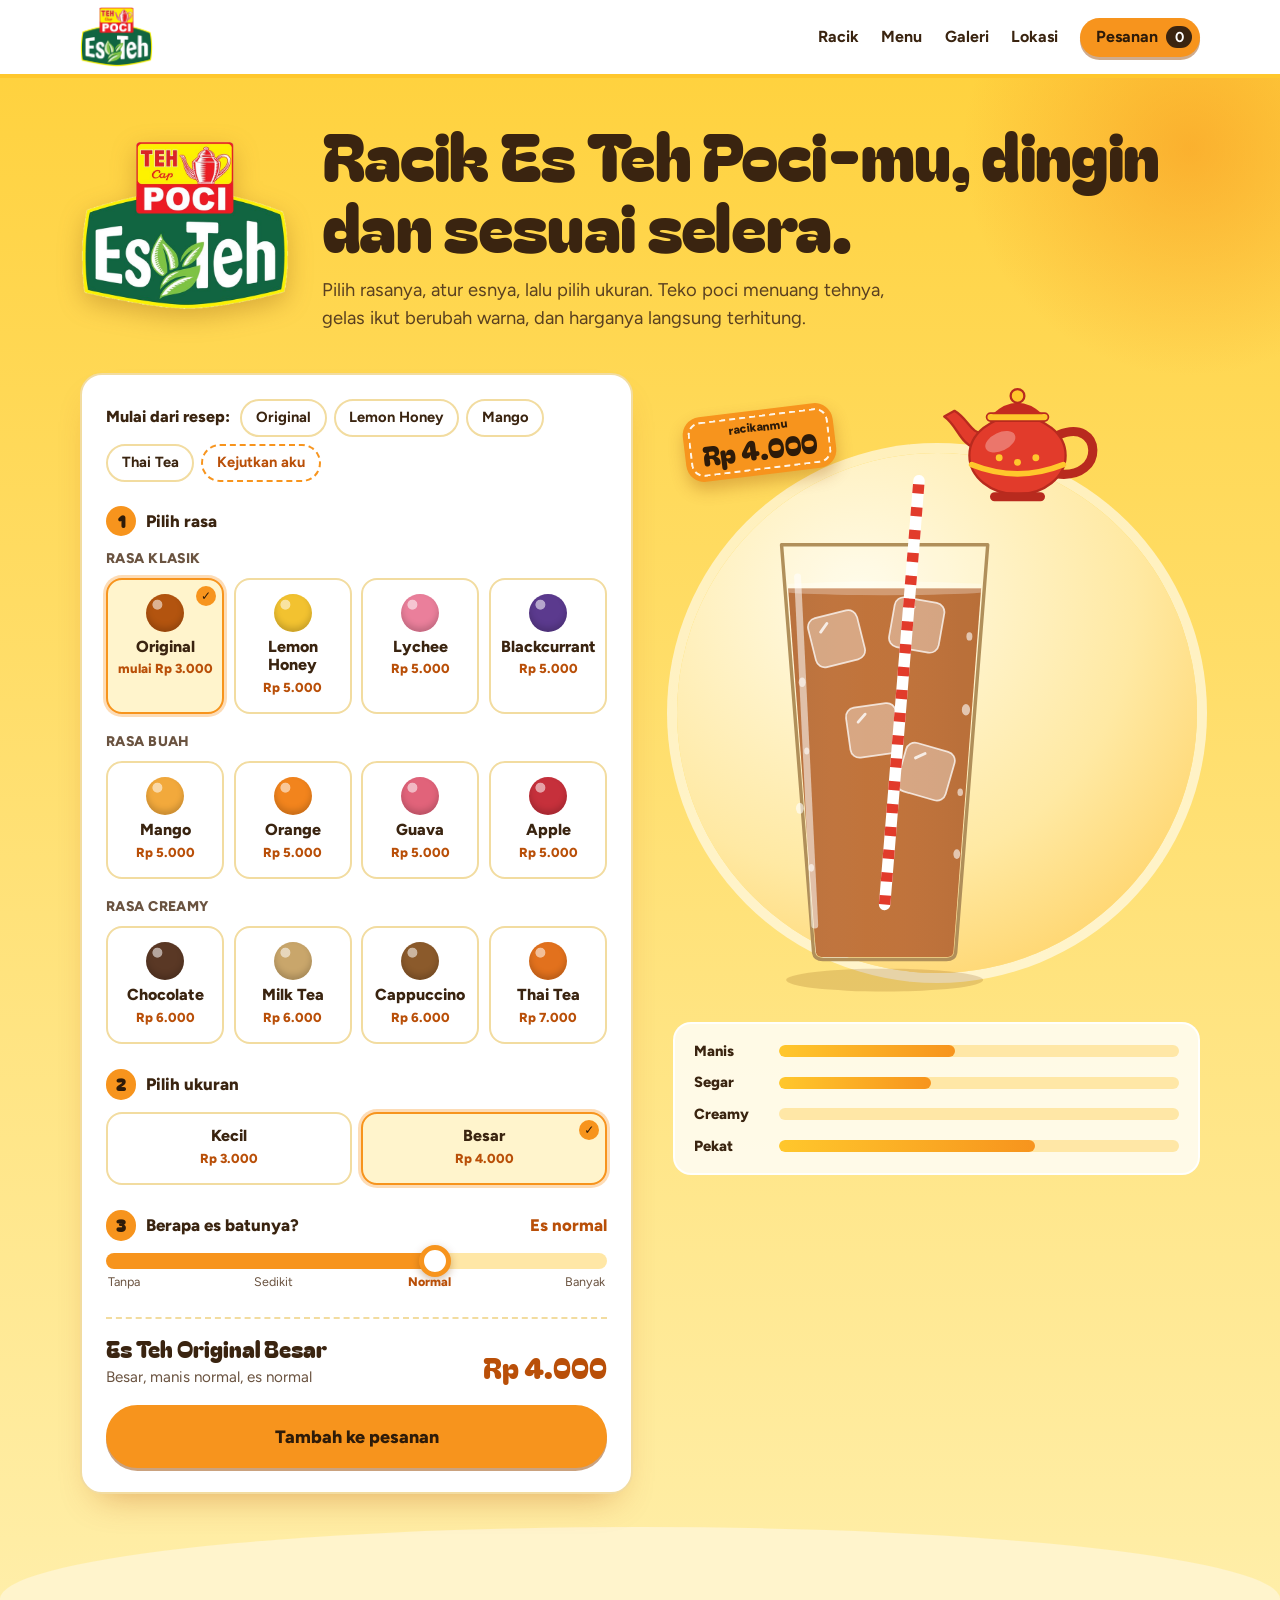
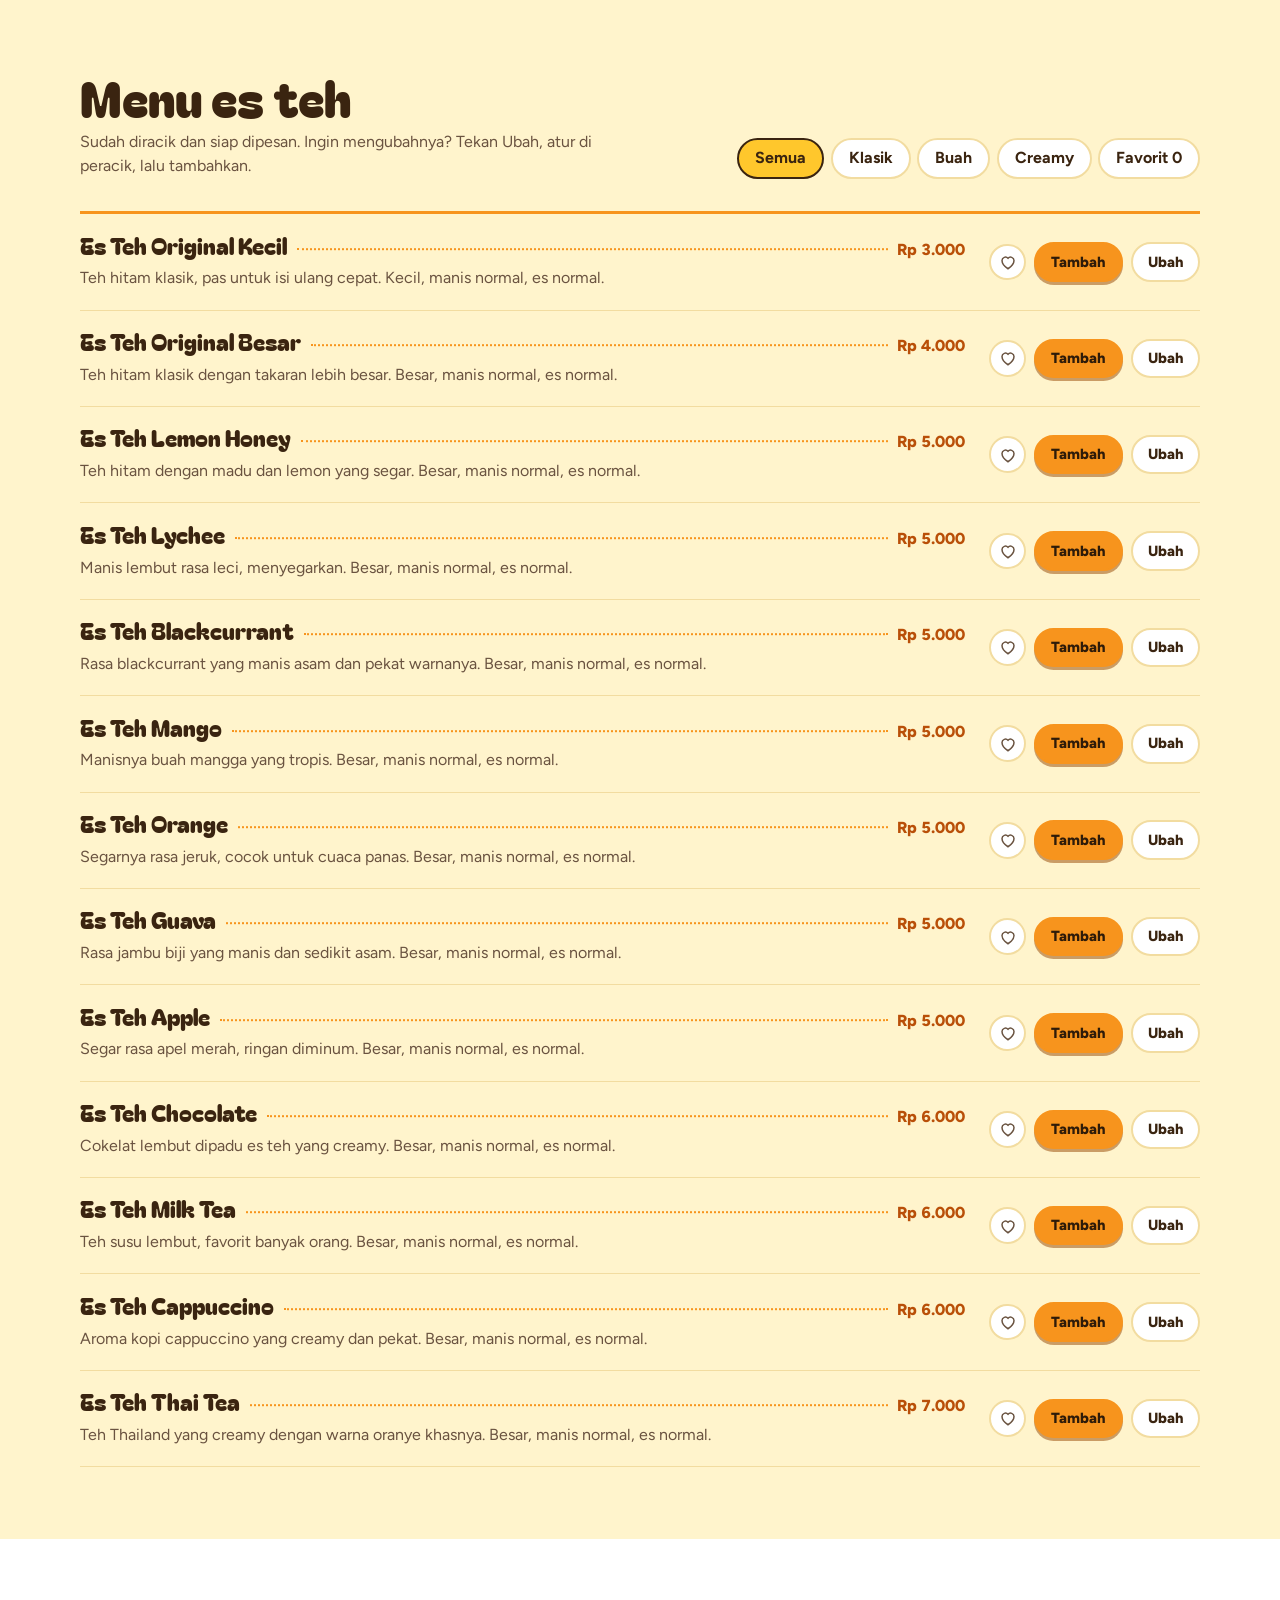
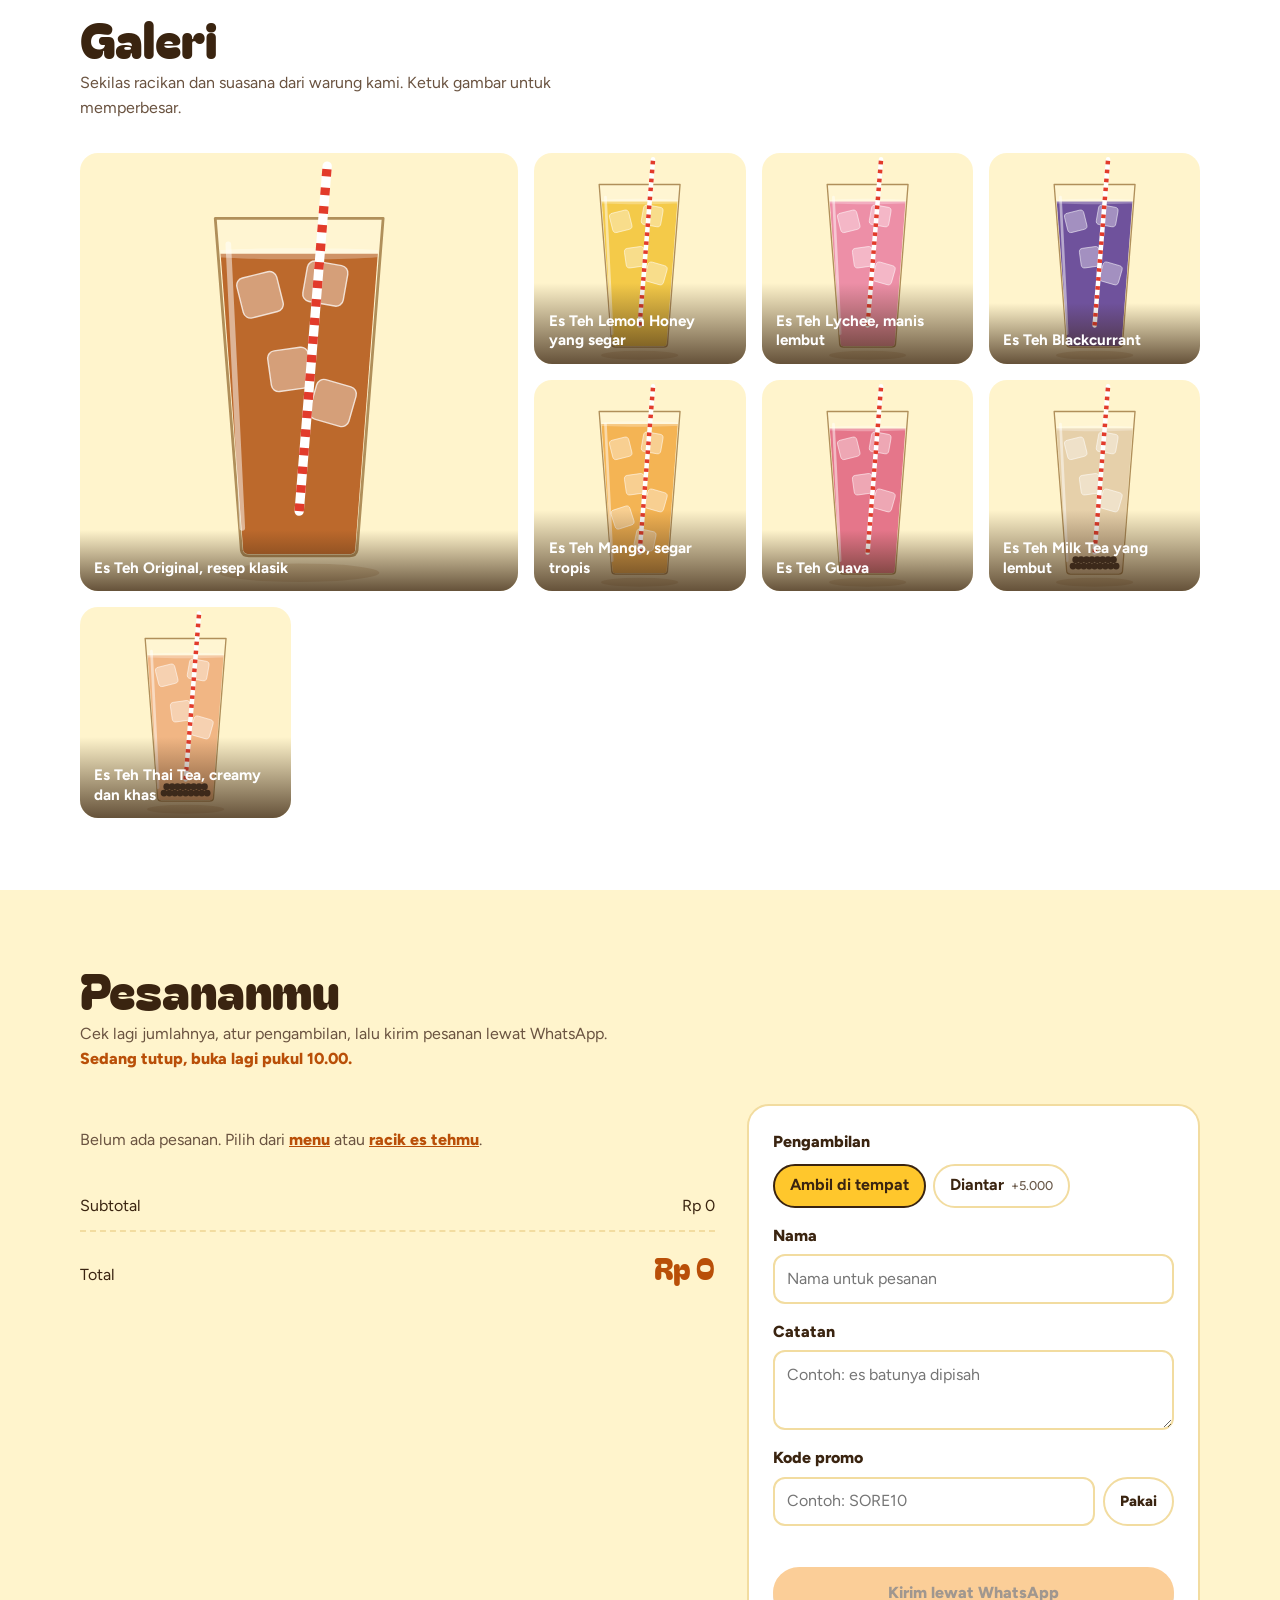
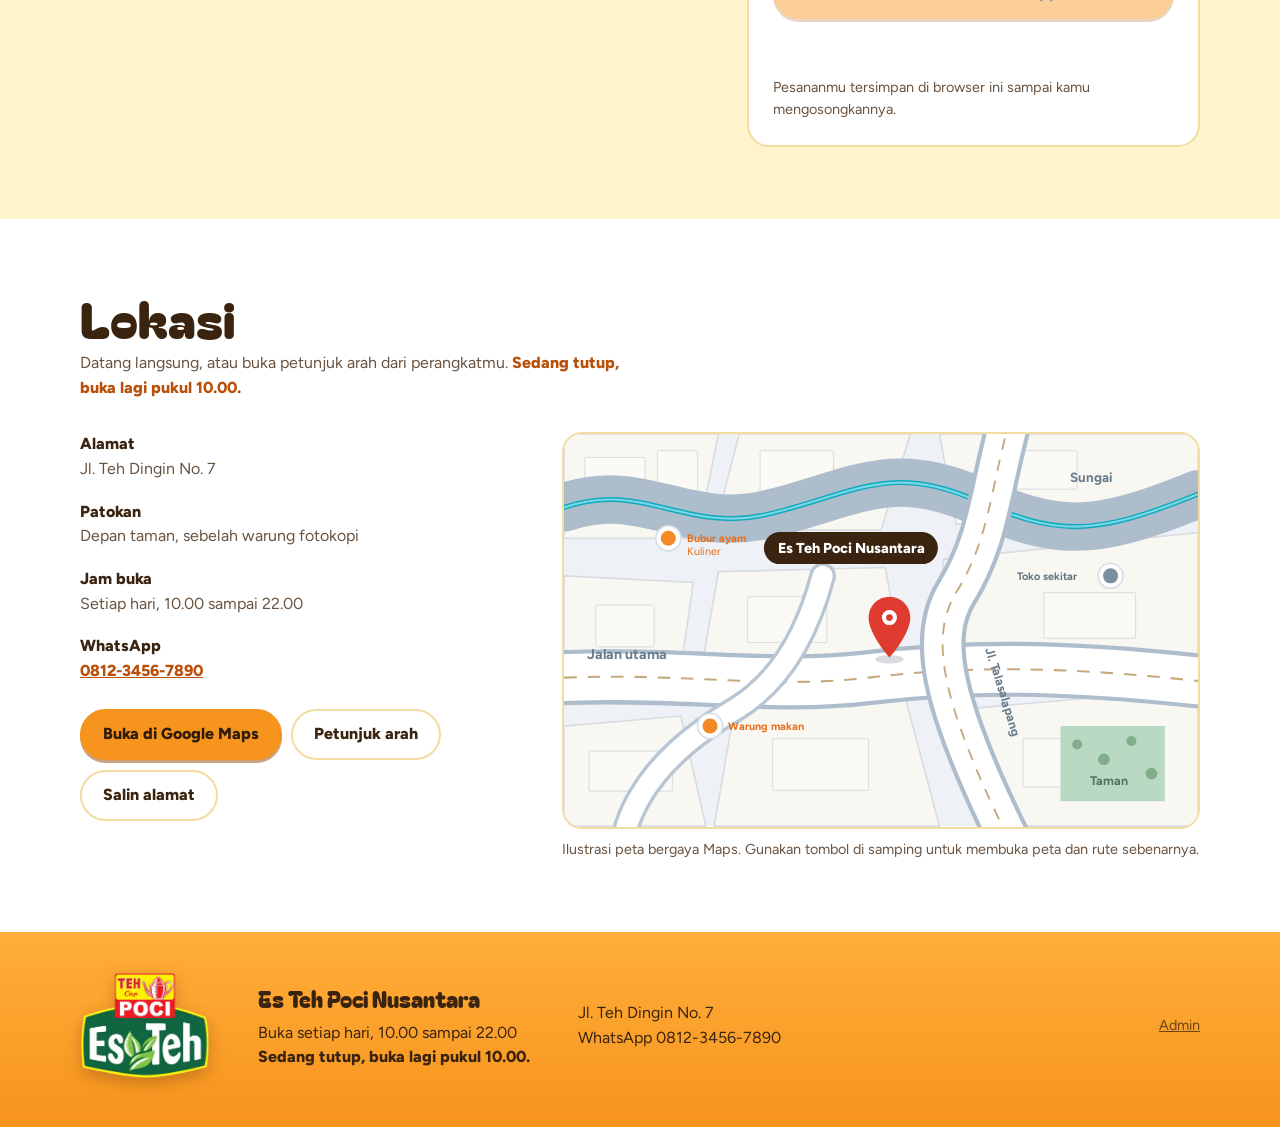
==== commit 7e6d07a3: "Update Web Teh Poci" ====
--- a/index.html
+++ b/index.html
@@ -6,7 +6,7 @@
 <meta name="color-scheme" content="light">
 <meta name="theme-color" content="#FFC72C">
 <title>Es Teh Poci Nusantara</title>
-<link rel="icon" type="image/png" href="gambar/favicon.png">
+<link rel="icon" type="image/png" href="gambar/favicon.jpg">
 <link rel="preconnect" href="https://fonts.googleapis.com">
 <link rel="preconnect" href="https://fonts.gstatic.com" crossorigin>
 <link href="https://fonts.googleapis.com/css2?family=Bagel+Fat+One&family=Figtree:wght@400;500;600;700;800&display=swap" rel="stylesheet">
@@ -19,7 +19,7 @@
 <header class="site-header">
   <div class="wrap">
     <a class="brand" href="#atas">
-      <img src="gambar/logo.png" width="600" height="490" alt="Logo Es Teh Poci, Teh Cap Poci">
+      <img src="gambar/logo.jpg" width="600" height="490" alt="Logo Es Teh Poci, Teh Cap Poci">
       <span class="sr-only" data-shop-name>Es Teh Poci Nusantara</span>
     </a>
     <nav class="nav" aria-label="Navigasi utama">
@@ -37,7 +37,7 @@
 <section class="hero" id="racik">
   <div class="wrap">
     <div class="hero-head">
-      <img class="hero-logo" src="gambar/logo.png" width="600" height="490" alt="">
+      <img class="hero-logo" src="gambar/logo.jpg" width="600" height="490" alt="">
       <div>
         <h1>Racik Es Teh <span class="nowrap">Poci-mu,</span> dingin dan sesuai selera.</h1>
         <p>Pilih rasanya, atur esnya, lalu pilih ukuran. Teko poci menuang tehnya, gelas ikut berubah warna, dan harganya langsung terhitung.</p>
@@ -525,7 +525,7 @@
 
 <footer class="site-footer">
   <div class="wrap">
-    <img class="footer-logo" src="gambar/logo.png" width="600" height="490" alt="Logo Es Teh Poci">
+    <img class="footer-logo" src="gambar/logo.jpg" width="600" height="490" alt="Logo Es Teh Poci">
     <div><strong data-shop-name>Es Teh Poci Nusantara</strong><span id="ftHours"></span><br><span class="status" data-status></span></div>
     <div><span id="ftAddr"></span><br>WhatsApp <span id="ftWa"></span></div>
     <div class="footer-end"><a class="admin-link" href="#admin">Admin</a></div>
@@ -546,4 +546,4 @@
 
 <script src="script.js"></script>
 </body>
-</html>
+</html>
--- a/style.css
+++ b/style.css
@@ -1,19 +1,3 @@
-/* =====================================================
-   style.css  ->  TAMPILAN website Es Teh Poci
-   Tema: kuning, oranye, dan putih.
-   Isi file ini (cari judul bagian dengan Ctrl+F):
-    1. Warna dan dasar
-    2. Header
-    3. Tombol
-    4. Racik (bagian utama)
-    5. Bagian umum
-    6. Menu
-    7. Galeri dan lightbox
-    8. Pesanan
-    9. Lokasi
-   10. Footer dan notifikasi
-   11. Admin
-   ===================================================== */
 
 /* ---------- Warna dan dasar ---------- */
 :root {
@@ -418,4 +402,4 @@
 .g-thumb.art::before { content: ""; position: absolute; inset: 12%; border-radius: 50%; background: var(--accent-art, var(--yellow)); opacity: .38; }
 .g-thumb.art svg { position: relative; display: block; width: 100%; height: 100%; color: #7A3E00; }
 .g-actions { display: flex; gap: .4rem; flex-wrap: wrap; justify-content: flex-end; }
-@media (max-width: 560px) { .g-item { grid-template-columns: 72px minmax(0, 1fr); } .g-actions { grid-column: 1 / -1; justify-content: flex-start; } }
+@media (max-width: 560px) { .g-item { grid-template-columns: 72px minmax(0, 1fr); } .g-actions { grid-column: 1 / -1; justify-content: flex-start; } }
